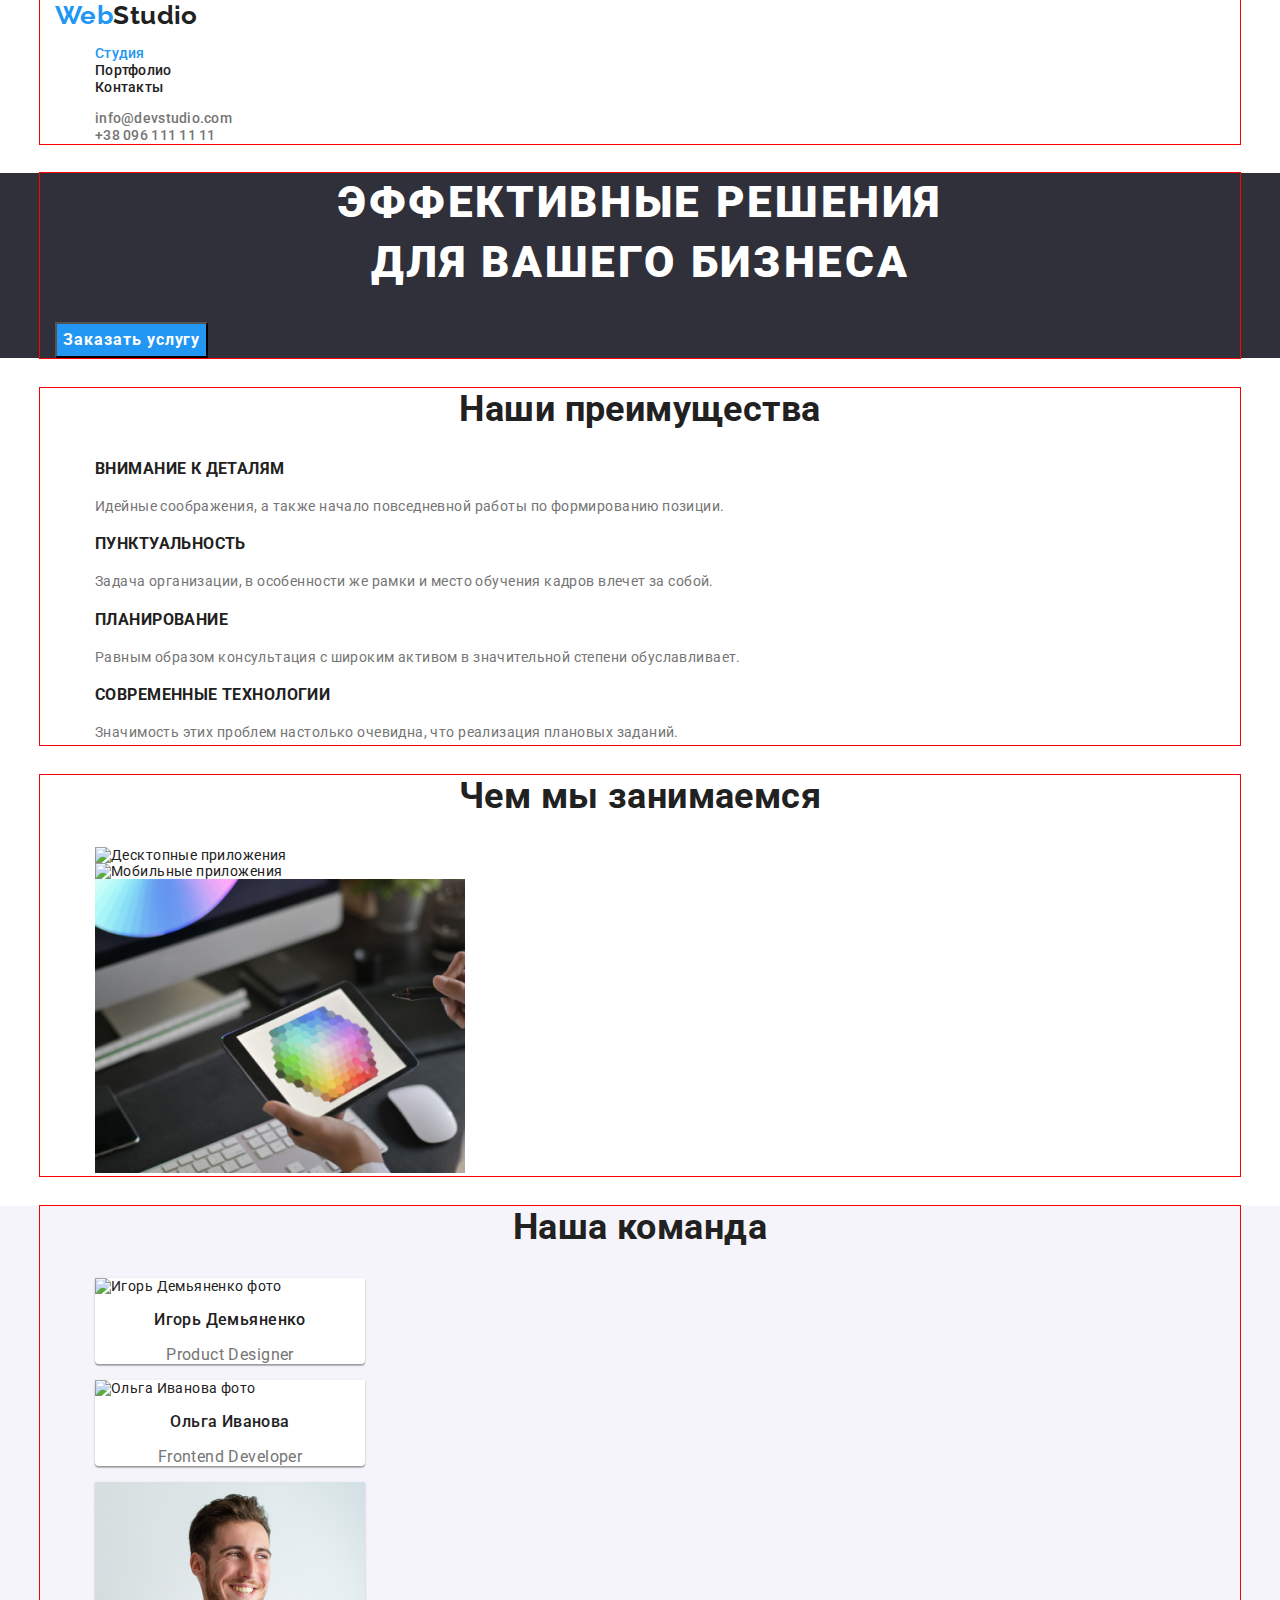
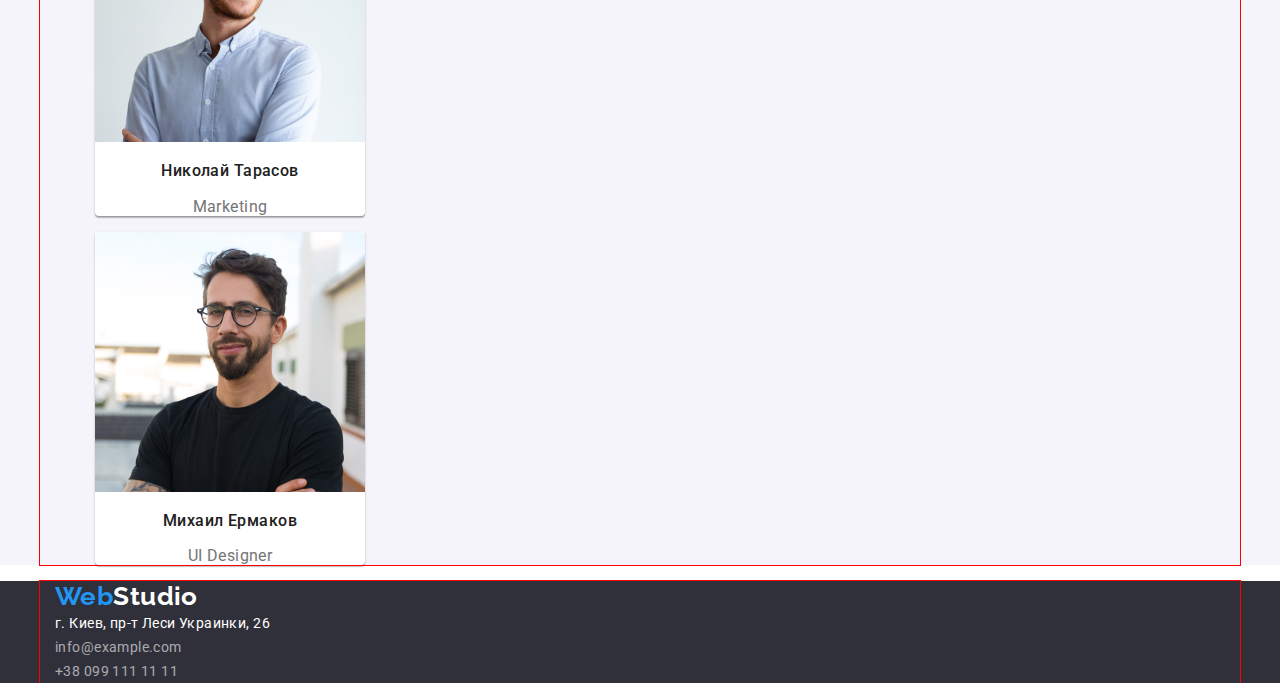
==== index.html @ 52cab607 "Update index.html" ====
<!DOCTYPE html>
<html lang="ru">
<head>
    <meta charset="UTF-8">
    <meta name="viewport" content="width=device-width, initial-scale=1.0">
    <title>Студия</title>
    <link rel="stylesheet" href="https://cdnjs.cloudflare.com/ajax/libs/modern-normalize/0.7.0/modern-normalize.min.css">
    <link href="https://fonts.googleapis.com/css2?family=Raleway:wght@700&family=Roboto:wght@400;500;700;900&display=swap" rel="stylesheet">
    <link rel="stylesheet" href="./css/styles.css">
</head>
<body>
    <!--Шапка сайта-->
    <header class="page-header">
       <div class="container flexbox">
            <nav class="navigation">
                <a href="./index.html" lang="en" class="logo"><span>Web</span>Studio</a>
                <ul class="list site-nav">
                    <li class="site-nav-item"><a href="./index.html" class="link current">Студия</a></li>
                    <li class="site-nav-item"><a href="./portfolio.html" class="link">Портфолио</a></li>
                    <li class="site-nav-item"><a href="" class="link">Контакты</a></li>
                </ul> 
            </nav>

            <ul class="list auth-nav">
                <li class="auth-nav-item"><a href="mailto:info@devstudio.com" class="link">info@devstudio.com</a></li>
                <li class="auth-nav-item"><a href="tel:380961111111" class="link">+38 096 111 11 11</a></li> 
            </ul>
       </div>
    </header>

    <main>
        <!--Герой-->
        <section class="hero">
            <div class="container">
                <h1 class="hero-title">Эффективные решения <br> для вашего бизнеса</h1>
                <button type="button" class="button">Заказать услугу</button>
            </div>
        </section>

        <!--Преимущество-->
        <section class="section feature">
            <div class="container">
                <h2 class="title section-title is-hidden">Наши преимущества</h2>
                <ul class="feature-list">
                    <li class="list feature-list-item">
                        <h3 class="subtitle feature-title">Внимание к деталям</h3>
                        <p class="text section-item">Идейные соображения, а также начало повседневной работы по формированию позиции.</p>
                    </li>
                    <li class="list feature-list-item">
                        <h3 class="subtitle feature-title">Пунктуальность</h3>
                        <p class="text section-item">Задача организации, в особенности же рамки и место обучения кадров влечет за собой.</p>
                    </li>
                    <li class="list feature-list-item">
                        <h3 class="subtitle feature-title">Планирование</h3>
                        <p class="text section-item">Равным образом консультация с широким активом в значительной степени обуславливает.</p>
                    </li>
                    <li class="list feature-list-item">
                        <h3 class="subtitle feature-title">Современные технологии</h3>
                        <p class="text section-item">Значимость этих проблем настолько очевидна, что реализация плановых заданий.</p>
                    </li>
                </ul>
            </div> 
        </section>

        <!--Чем мы занимаемся-->
        <section class="section">
            <div class="container service">
                <h2 class="title section-title">Чем мы занимаемся</h2>
                <ul class="list service-list">
                    <li class="service-item">
                        <img src="./images/work1.jpg" alt="Десктопные приложения" width="370">
                    </li>
                    <li class="service-item"> 
                        <img src="./images/work2.jpg" alt="Мобильные приложения" width="370">
                    </li>
                    <li class="service-item">
                        <img src="./images/work3.jpg" alt="Дизайнерские решения" width="370">
                    </li>  
                </ul>
            </div>
        </section>

        <!--Наша команда-->
        <section class="section team">
            <div class="container">
                <h2 class="title section-title">Наша команда</h2>
                <ul class="list team-list">
                    <li class="team-card">
                        <img src="./images/teamcard1.jpg" alt="Игорь Демьяненко фото" width="270">
                        <h3 class="subtitle">Игорь Демьяненко</h3>
                        <p lang="en" class="text section-item career">Product Designer</p>
                    </li>
                    <li class="team-card">
                        <img src="./images/teamcard2.jpg" alt="Ольга Иванова фото" width="270">
                        <h3 class="subtitle">Ольга Иванова</h3>
                        <p lang="en" class="text section-item career">Frontend Developer</p>
                    </li>
                    <li class="team-card">
                        <img src="./images/teamcard3.jpg" alt="Николай Тарасов фото" width="270">
                        <h3 class="subtitle">Николай Тарасов</h3>
                        <p lang="en" class="text section-item career">Marketing</p>
                    </li>
                    <li class="team-card">
                        <img src="./images/teamcard4.jpg" alt="Михаил Ермаков фото" width="270">
                        <h3 class="subtitle">Михаил Ермаков</h3>
                        <p lang="en" class="text section-item career">UI Designer</p>
                    </li>
                </ul>
            </div>
        </section>
    </main>

  <!--футер-->
     <footer class="page-footer">
        <div class="container">
            <a href="index.html" lang="en" class="logo"><span>Web</span>Studio</a>
            <address class="address">
                г. Киев, пр-т Леси Украинки, 26 <br>
                <a href="mailto:info@example.com" class="link">info@example.com</a> <br>
                <a href="tel:380991111111" class="link">+38 099 111 11 11</a>
            </address>  
         </div>           
    </footer>
</body>
</html>
---- css/styles.css ----
/* основной цвет текста #212121
вторичный цвет текста #757575
цвет-акцент #2196F3
основной цвет фона #ffffff
вторичный цвет фона  #2F303A
дополнительный цвет фона(для команды и кнопок-фильтров) #F5F4FA
 */

:root{
    --primary-text-color: #212121;
    --secondary-text-color: #757575;
    --accent-color: #2196F3;
    --primary-background-color: #ffffff;
    --secondary-background-color: #2F303A;
    --accessorial-background-color: #F5F4FA;
    --title-text-color: #ffffff;
}

body{
    background-color: var(--primary-background-color);
    color: var(--primary-text-color);
    font-family: 'Roboto', sans-serif;
    font-size: 14px;
    font-weight: 400;
    letter-spacing: 0.03em;
}

html{
    box-sizing: border-box;
}

*
*::after,
*::before{
    box-sizing: inherit;
}

.list{
    list-style: none;
}

.link{
    text-decoration: none;
}

.container{
    width: 1200px;
	margin-left: auto;
	margin-right: auto;
	padding-left: 15px;
    padding-right: 15px;
    outline: 1px solid red;
}

.page-header{
    display: block;
}

/* Логотип */
.logo{
    font-family: 'Raleway', sans-serif;
    color: var(--primary-text-color);
    font-weight: 700;
	font-size: 26px;
    line-height: 1.19;
    text-decoration: none;
}

.logo > span{
    color: var(--accent-color);
}

/* Навигация */
.site-nav .link,
.auth-nav .link{
    font-weight: 500;
    line-height: 1.14;
    letter-spacing: 0.02em;
}

.site-nav .link{ 
    color: var(--primary-text-color);
}

.auth-nav .link{
    color: var(--secondary-text-color);
}

.link:hover,
.link:focus,
.link:active,
.site-nav .link.current,
.page-footer .link:hover,
.page-footer .link:focus,
.page-footer .link:active{
    color: var(--accent-color);
}

/* Hero */
.hero{
    background-color: var(--secondary-background-color);
    color: var(--title-text-color);
}

.hero-title{
    font-weight: 900;
    font-size: 44px;
    line-height: 1.36;
    letter-spacing: 0.06em;
    text-align: center;
    text-transform: uppercase;
}

.button{
    color: var(--title-text-color);
    background-color: var(--accent-color);
    font-weight: 700;
    font-size: 16px;
    line-height: 1.87;
    letter-spacing: 0.06em;
    text-align: center;
}

/* Секция преимущество */
.section-title{
    font-weight: 700;
    font-size: 36px;
    line-height: 1.17;
    text-align: center;
}

.feature-title{
    font-weight: 700;
    line-height: 1.14;
    text-transform: uppercase;
}

.section-item{
    color: var(--secondary-text-color);
    line-height: 1.71;
}

/* Секция команда */
.team{
    background-color: var(--accessorial-background-color);
}

.team-card{
    background-color: var(--primary-background-color);
    box-shadow: 0px 1px 3px rgba(0, 0, 0, 0.12), 0px 1px 1px rgba(0, 0, 0, 0.14), 0px 2px 1px rgba(0, 0, 0, 0.2);
    border-radius: 0px 0px 4px 4px;
    width: 270px;
}

.team-card  .subtitle{
    font-weight: 500;
}

.team-card .subtitle,
.team-card .career{
    font-size: 16px;
    line-height: 1.19;
    text-align: center;
}

/* Футер */
.page-footer{
    background-color: var(--secondary-background-color);
}

.page-footer .logo{
    color: var(--title-text-color);
}

.page-footer .address{
    color: var(--title-text-color);
    font-style: normal;
    line-height: 1.71;
}

.page-footer .link{
    font-size: 14px;
    color: rgba(255, 255, 255, 0.6);
}


/* ПОРТФОЛИО */

/* Кнопки */
.filter .button{
    font-family: 'Roboto', sans-serif;
    color: var(--primary-text-color);
    background-color: var(--accessorial-background-color);
    font-weight: 500;
    font-size: 16px;
    line-height: 1.62;
    text-align: center;
    border-radius: 4px;
}

.filter .button:hover,
.filter .button:active,
.filter .button:focus{
    background-color: var(--accent-color);
    color: var(--title-text-color);
    box-shadow: 0px 3px 1px rgba(0, 0, 0, 0.1), 0px 1px 2px rgba(0, 0, 0, 0.08), 0px 2px 2px rgba(0, 0, 0, 0.12);
}

/* Галерея */
.portfolio-item{
    width: 370px;
    height: 404px;
    background: var(--primary-background-color);
    border: 1px solid #EEEEEE;
}

.portfolio .title{
    color: var(--primary-text-color);
    font-weight: 700;
    font-size: 18px;
    line-height: 2;
    letter-spacing: 0.06em;
}

.portfolio .text{
    color: var(--secondary-text-color);
    font-size: 16px;
    line-height: 1.87;
}
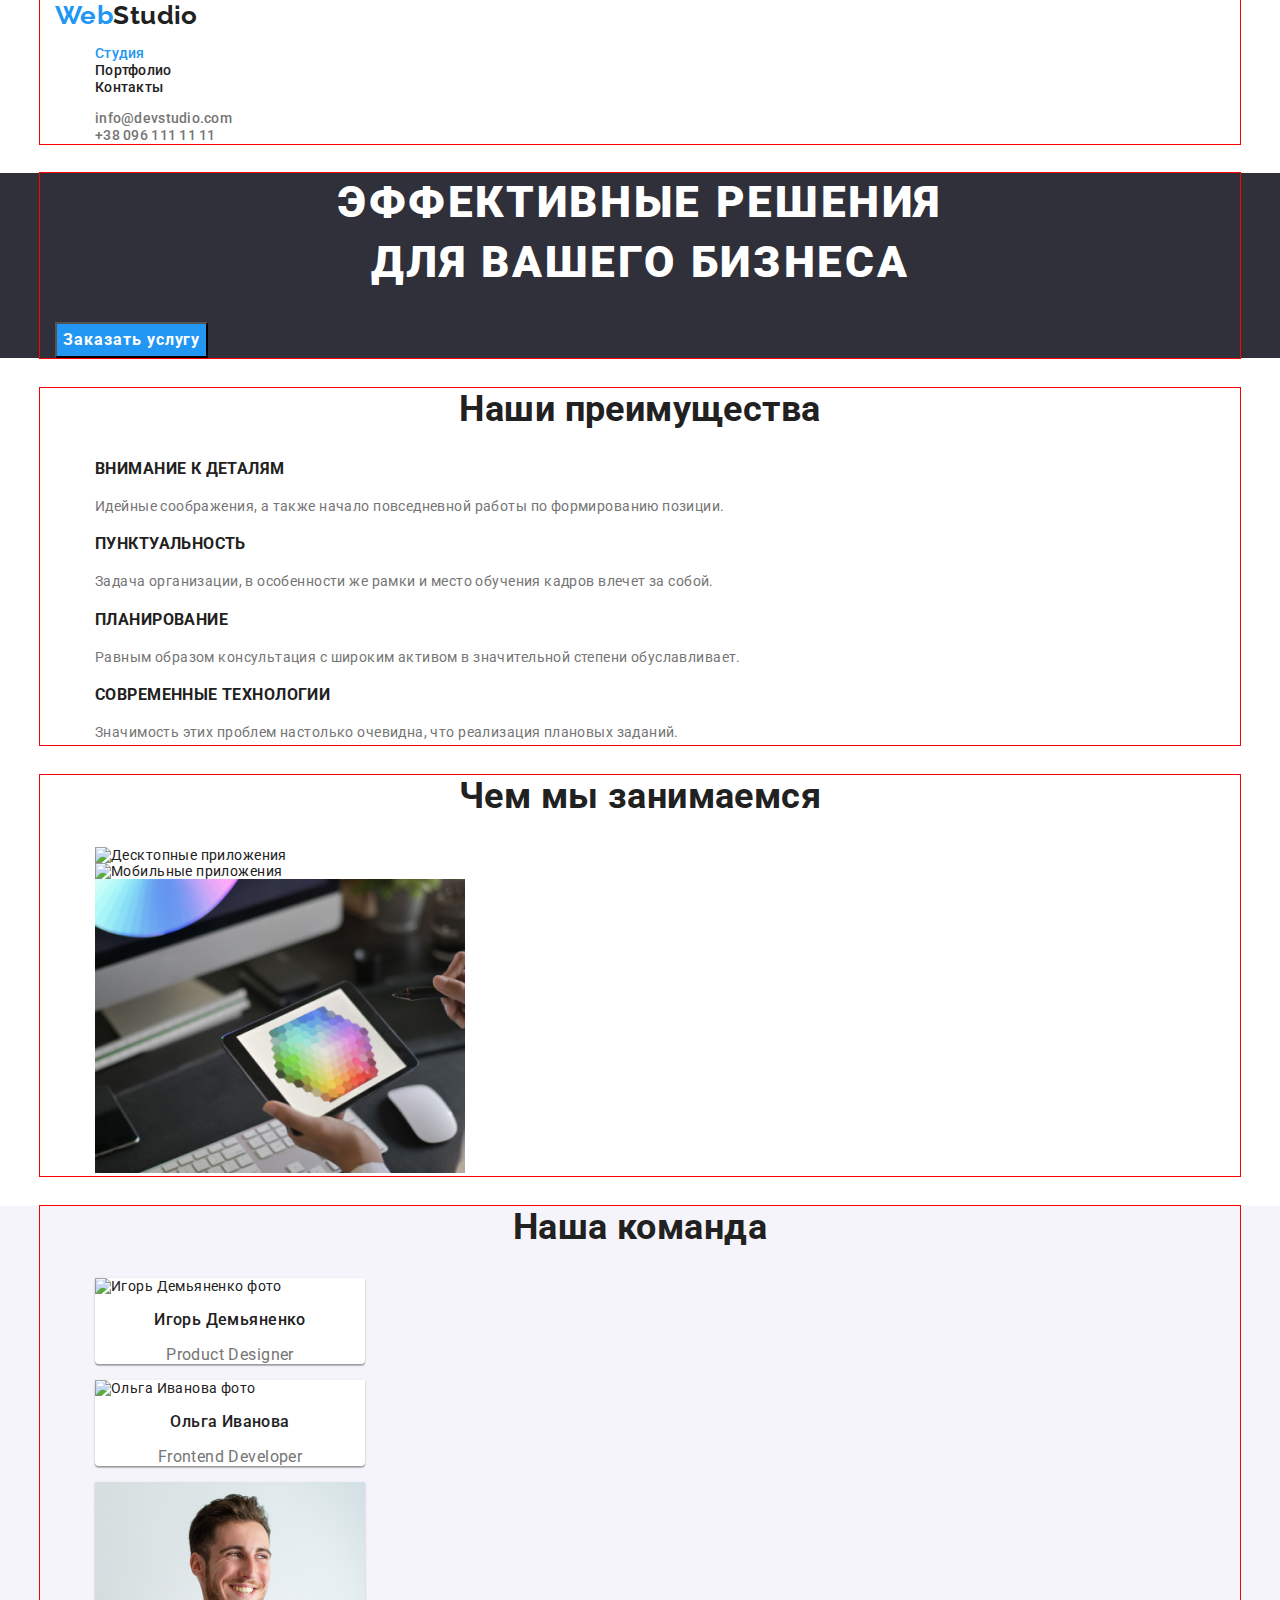
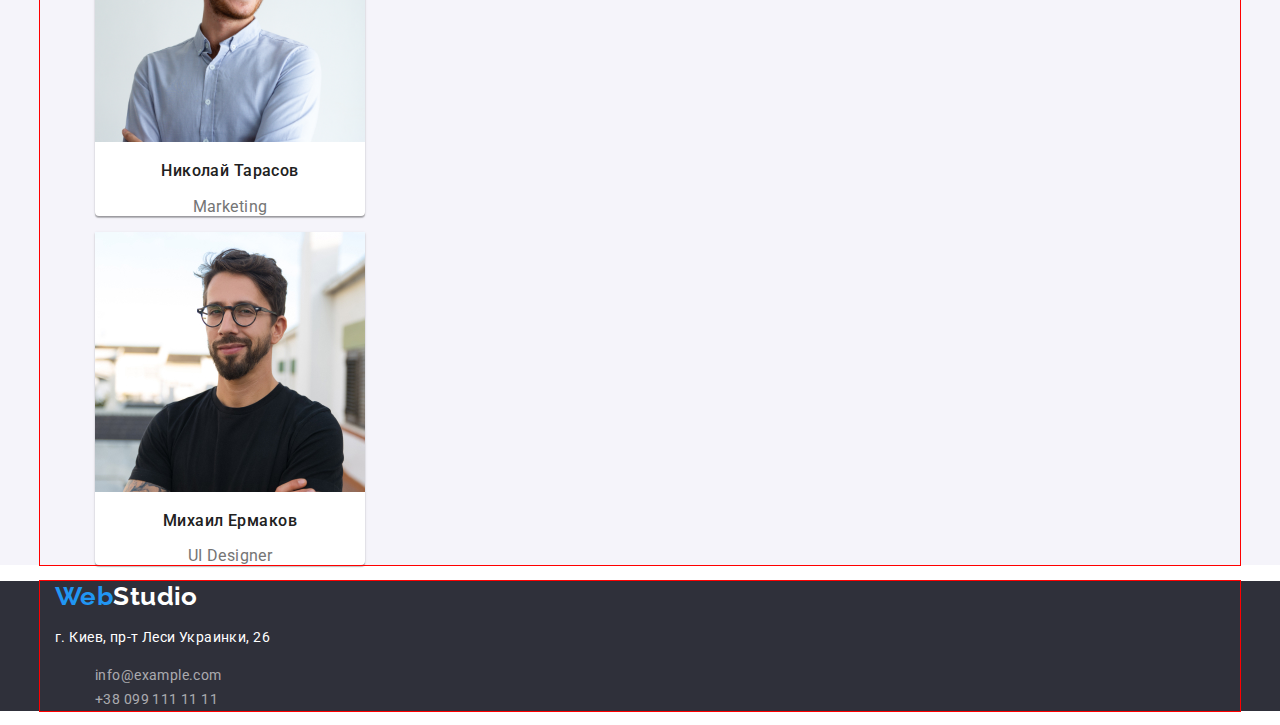
==== commit 70059331: "Update index.html" ====
--- a/index.html
+++ b/index.html
@@ -115,9 +115,15 @@
         <div class="container">
             <a href="index.html" lang="en" class="logo"><span>Web</span>Studio</a>
             <address class="address">
-                г. Киев, пр-т Леси Украинки, 26 <br>
-                <a href="mailto:info@example.com" class="link">info@example.com</a> <br>
-                <a href="tel:380991111111" class="link">+38 099 111 11 11</a>
+                <p class="location">г. Киев, пр-т Леси Украинки, 26</p>
+                <ul class="list footer-auth-nav">
+                    <li class="footer-auth-nav-item">
+                        <a href="mailto:info@example.com" class="link">info@example.com</a>
+                    </li>
+                    <li class="footer-auth-nav-item">
+                        <a href="tel:380991111111" class="link">+38 099 111 11 11</a>
+                    </li>
+                </ul>
             </address>  
          </div>           
     </footer>
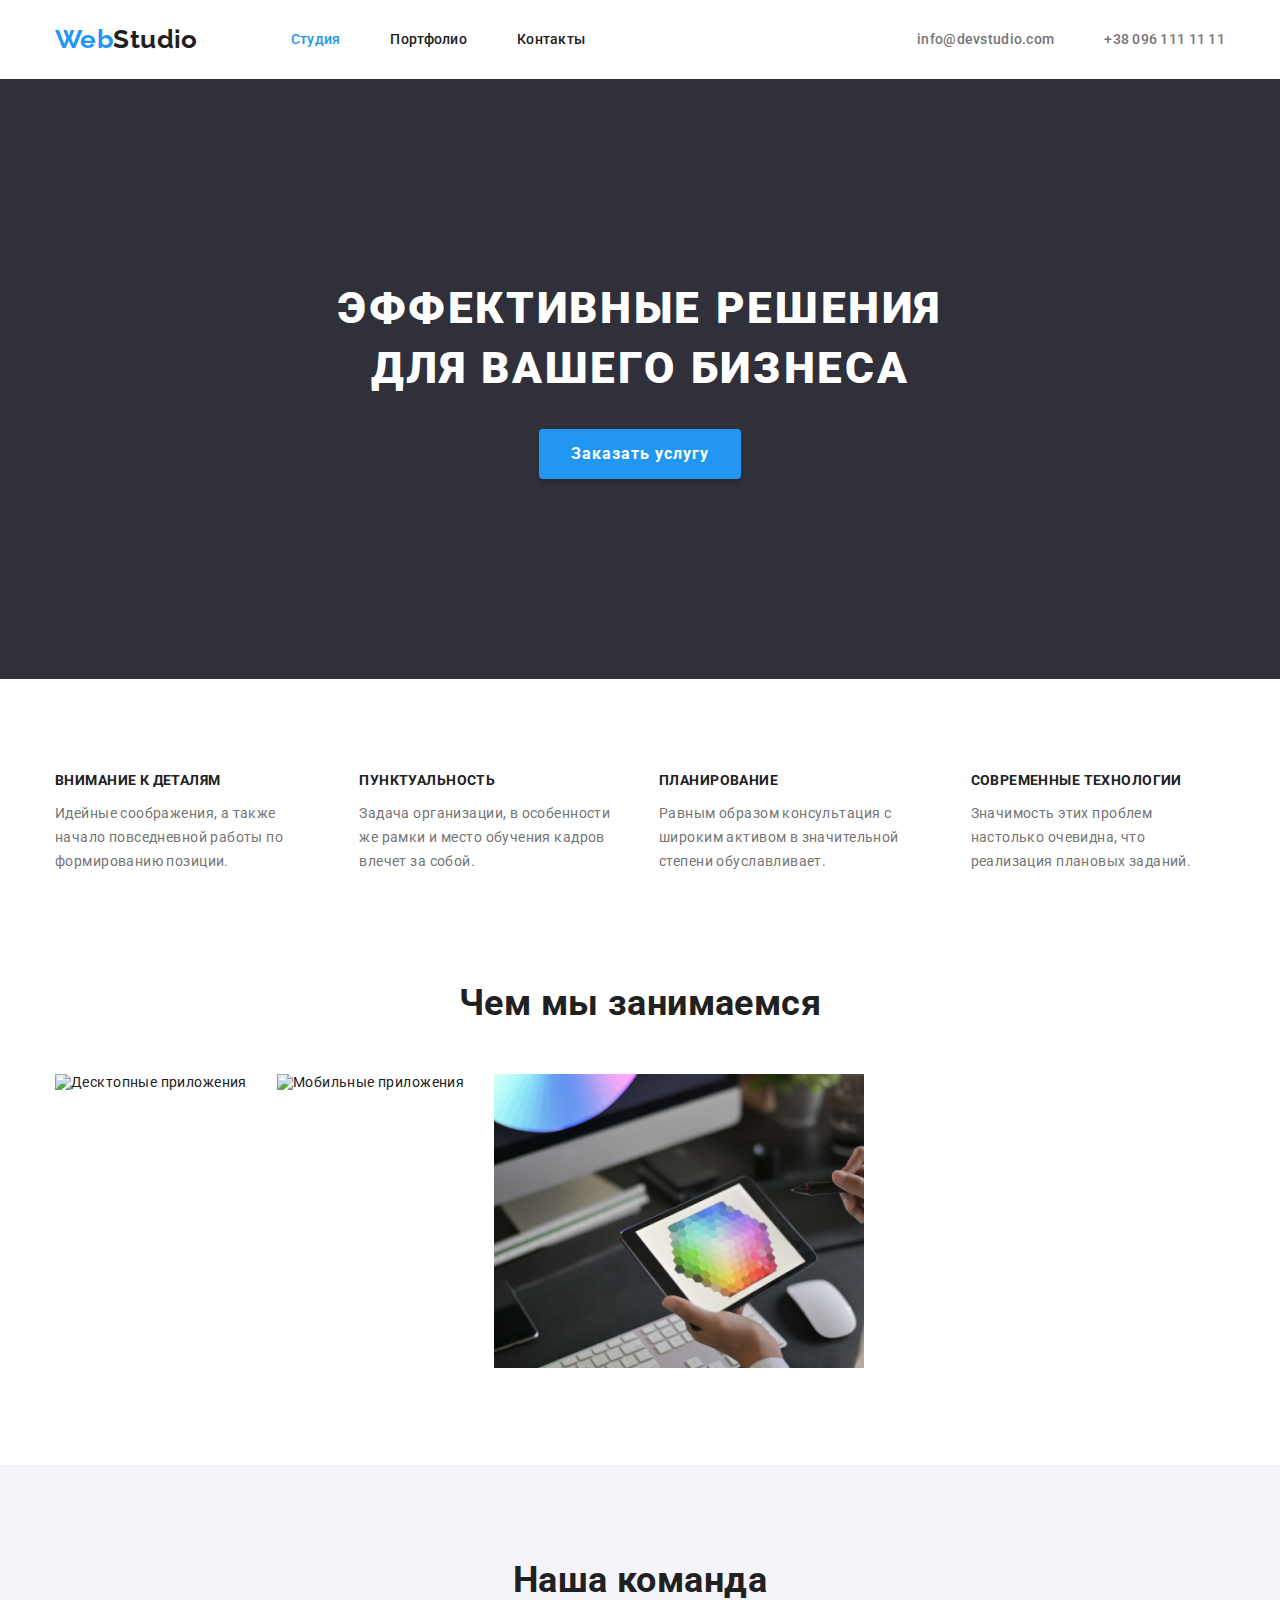
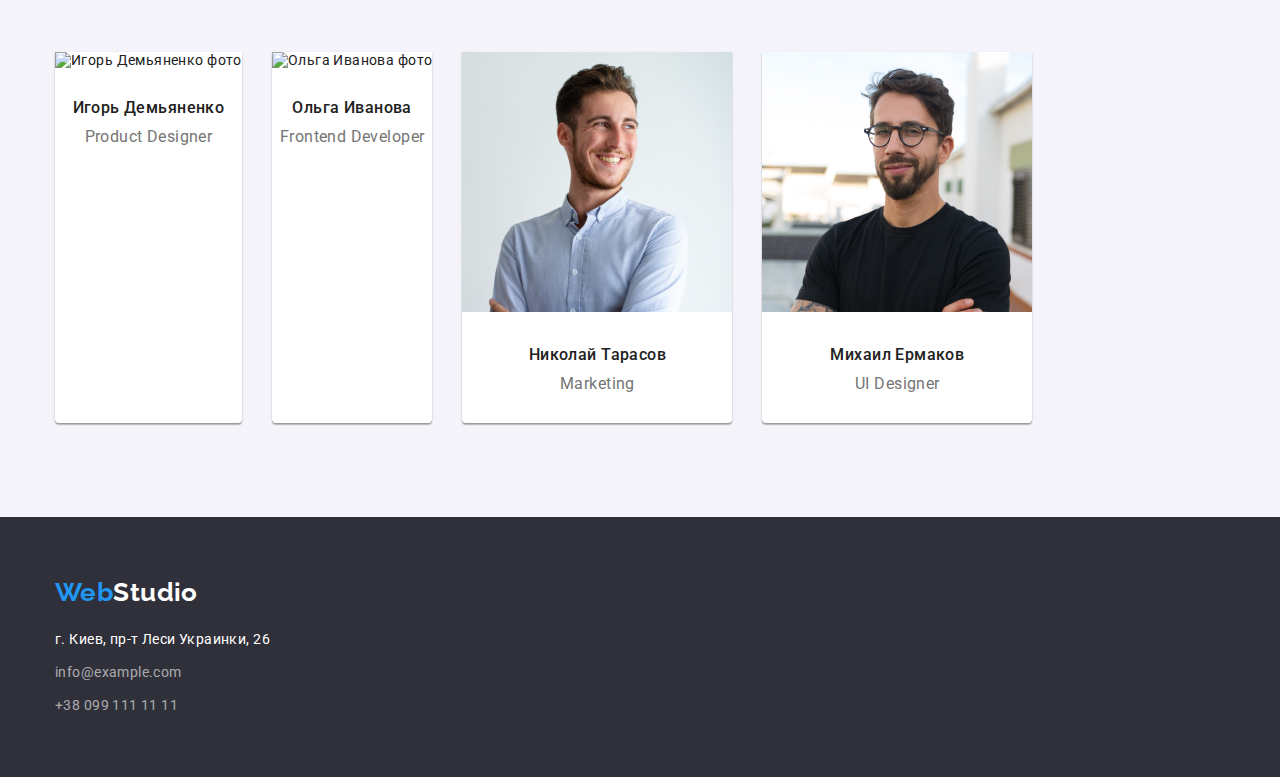
==== commit cc707658: "Update index.html" ====
--- a/index.html
+++ b/index.html
@@ -11,7 +11,7 @@
 <body>
     <!--Шапка сайта-->
     <header class="page-header">
-       <div class="container flexbox">
+       <div class="container">
             <nav class="navigation">
                 <a href="./index.html" lang="en" class="logo"><span>Web</span>Studio</a>
                 <ul class="list site-nav">
@@ -68,13 +68,13 @@
                 <h2 class="title section-title">Чем мы занимаемся</h2>
                 <ul class="list service-list">
                     <li class="service-item">
-                        <img src="./images/work1.jpg" alt="Десктопные приложения" width="370">
+                        <img src="./images/work1.jpg" alt="Десктопные приложения" width="370" class="service-img">
                     </li>
                     <li class="service-item"> 
-                        <img src="./images/work2.jpg" alt="Мобильные приложения" width="370">
+                        <img src="./images/work2.jpg" alt="Мобильные приложения" width="370" class="service-img">
                     </li>
                     <li class="service-item">
-                        <img src="./images/work3.jpg" alt="Дизайнерские решения" width="370">
+                        <img src="./images/work3.jpg" alt="Дизайнерские решения" width="370" class="service-img">
                     </li>  
                 </ul>
             </div>
--- a/css/styles.css
+++ b/css/styles.css
@@ -1,10 +1,12 @@
-/* основной цвет текста #212121
-вторичный цвет текста #757575
-цвет-акцент #2196F3
-основной цвет фона #ffffff
-вторичный цвет фона  #2F303A
-дополнительный цвет фона(для команды и кнопок-фильтров) #F5F4FA
- */
+html{
+    box-sizing: border-box;
+}
+
+*
+*::after,
+*::before{
+    box-sizing: inherit;
+}
 
 :root{
     --primary-text-color: #212121;
@@ -25,17 +27,9 @@
     letter-spacing: 0.03em;
 }
 
-html{
-    box-sizing: border-box;
-}
-
-*
-*::after,
-*::before{
-    box-sizing: inherit;
-}
-
 .list{
+    padding: 0;
+    margin: 0;
     list-style: none;
 }
 
@@ -49,14 +43,17 @@
 	margin-right: auto;
 	padding-left: 15px;
     padding-right: 15px;
-    outline: 1px solid red;
-}
-
-.page-header{
-    display: block;
+    /* outline: 1px solid red; */
+}
+
+.page-header .container{
+    display: flex;
+    align-items: center;
+    justify-content: flex-end;
 }
 
 /* Логотип */
+
 .logo{
     font-family: 'Raleway', sans-serif;
     color: var(--primary-text-color);
@@ -64,6 +61,8 @@
 	font-size: 26px;
     line-height: 1.19;
     text-decoration: none;
+    padding-top: 24px;
+    padding-bottom: 24px;
 }
 
 .logo > span{
@@ -71,6 +70,22 @@
 }
 
 /* Навигация */
+
+.site-nav{
+    display: flex;
+    align-items: center;
+    margin-left: 93px;
+}
+
+.auth-nav{
+    display: flex;
+}
+
+.site-nav-item:not(:last-child),
+.auth-nav-item:not(:last-child){
+    margin-right: 50px;
+}
+
 .site-nav .link,
 .auth-nav .link{
     font-weight: 500;
@@ -96,10 +111,22 @@
     color: var(--accent-color);
 }
 
+.navigation{
+    display: flex;
+    margin-right: auto;
+}
+
 /* Hero */
+
 .hero{
     background-color: var(--secondary-background-color);
     color: var(--title-text-color);
+    text-align: center;
+}
+
+.hero .container{
+    padding-top: 200px;
+    padding-bottom: 200px;
 }
 
 .hero-title{
@@ -109,6 +136,8 @@
     letter-spacing: 0.06em;
     text-align: center;
     text-transform: uppercase;
+    margin: 0;
+    margin-bottom: 30px;
 }
 
 .button{
@@ -121,7 +150,15 @@
     text-align: center;
 }
 
+.hero .button{
+    box-shadow: 0px 4px 4px rgba(0, 0, 0, 0.15);
+    border-radius: 4px;
+    border: none;
+    padding: 10px 32px;
+}
+
 /* Секция преимущество */
+
 .section-title{
     font-weight: 700;
     font-size: 36px;
@@ -129,10 +166,17 @@
     text-align: center;
 }
 
+.is-hidden{
+    display: none;
+}
+
 .feature-title{
     font-weight: 700;
+    font-size: 14px;
     line-height: 1.14;
     text-transform: uppercase;
+    margin: 0;
+    margin-bottom: 10px;
 }
 
 .section-item{
@@ -140,20 +184,74 @@
     line-height: 1.71;
 }
 
-/* Секция команда */
+.feature .container{
+    padding-top: 94px;
+    padding-bottom: 94px;
+}
+
+.feature-list{
+    display: flex;
+    padding: 0;
+    margin: 0;
+}
+
+.feature-list-item:not(:last-child),
+.service-item:not(:last-child){
+    margin-right: 30px;
+}
+
+.feature-list-item{
+    width: calc((100%-3*30)/4);
+}
+
+/* Чем мы занимаемся */
+
+.service-list{
+    display: flex;
+    flex-wrap: wrap;
+    margin-bottom: 94px;
+}
+
+.service .section-title,
+.team .section-title{
+    margin-top: 0;
+    margin-bottom: 50px;
+}
+
+/* Секция -наша команда */
+
 .team{
     background-color: var(--accessorial-background-color);
+    padding-top: 94px;
+    padding-bottom: 94px;
 }
 
 .team-card{
     background-color: var(--primary-background-color);
     box-shadow: 0px 1px 3px rgba(0, 0, 0, 0.12), 0px 1px 1px rgba(0, 0, 0, 0.14), 0px 2px 1px rgba(0, 0, 0, 0.2);
     border-radius: 0px 0px 4px 4px;
-    width: 270px;
+    text-align: center;
+    padding-bottom: 30px;
+}
+
+.team-card:not(:last-child){
+    margin-right: 30px;
+}
+
+.team-list{
+    display: flex;
+    flex-wrap: wrap;
 }
 
 .team-card  .subtitle{
     font-weight: 500;
+    margin-top: 0;
+    margin-bottom: 10px;
+    padding-top: 30px;
+}
+
+.team .section-item{
+    margin: 0;
 }
 
 .team-card .subtitle,
@@ -164,12 +262,21 @@
 }
 
 /* Футер */
+
 .page-footer{
     background-color: var(--secondary-background-color);
 }
 
+.page-footer .container{
+    padding-top: 60px;
+    padding-bottom: 60px;
+}
+
 .page-footer .logo{
     color: var(--title-text-color);
+    display: inline-block;
+    margin-bottom: 20px;
+    padding: 0;
 }
 
 .page-footer .address{
@@ -179,14 +286,20 @@
 }
 
 .page-footer .link{
-    font-size: 14px;
+    line-height: 1.71;
     color: rgba(255, 255, 255, 0.6);
-}
-
+    margin-top: 9px; 
+    display: inline-block;
+}
+
+.location{
+    margin: 0;  
+}
 
 /* ПОРТФОЛИО */
 
 /* Кнопки */
+
 .filter .button{
     font-family: 'Roboto', sans-serif;
     color: var(--primary-text-color);
@@ -196,6 +309,17 @@
     line-height: 1.62;
     text-align: center;
     border-radius: 4px;
+    border: none;
+    padding: 6px 22px;
+}
+
+.filter-item:not(:last-child){
+    margin-right: 8px;
+}
+
+.filter.list{
+    display: flex;
+    justify-content: center;
 }
 
 .filter .button:hover,
@@ -207,11 +331,27 @@
 }
 
 /* Галерея */
+
 .portfolio-item{
-    width: 370px;
-    height: 404px;
     background: var(--primary-background-color);
-    border: 1px solid #EEEEEE;
+    margin-right: 30px;
+    margin-bottom: 30px;
+    width: calc((1170px-2*30px)/3);
+}
+
+
+.portfolio-item:nth-child(3n){
+    margin-right: 0;
+}
+
+.portfolio-item:nth-last-child(-n+3){
+    margin-bottom: 0;
+}
+
+.poster{
+    display: block;
+    max-width: 100%;
+    height: auto;
 }
 
 .portfolio .title{
@@ -226,4 +366,33 @@
     color: var(--secondary-text-color);
     font-size: 16px;
     line-height: 1.87;
-}+}
+
+.page-portfolio{
+    padding-top: 94px;
+    padding-bottom: 94px;
+    border-top: 1px solid #ECECEC;;
+}
+
+.portfolio.list{
+    display: flex;
+    flex-wrap: wrap;
+    margin-top: 50px;
+}
+
+.portfolio-card{
+    padding: 20px 24px;
+    border-right: 1px solid #eeeeee;
+	border-bottom: 1px solid #eeeeee;
+	border-left: 1px solid #eeeeee;
+}
+
+.portfolio-card .title{
+    margin-top: 0;
+    margin-bottom: 4px;
+}
+
+.portfolio-card .text,
+.portfolio-item .link{
+    margin: 0;
+}
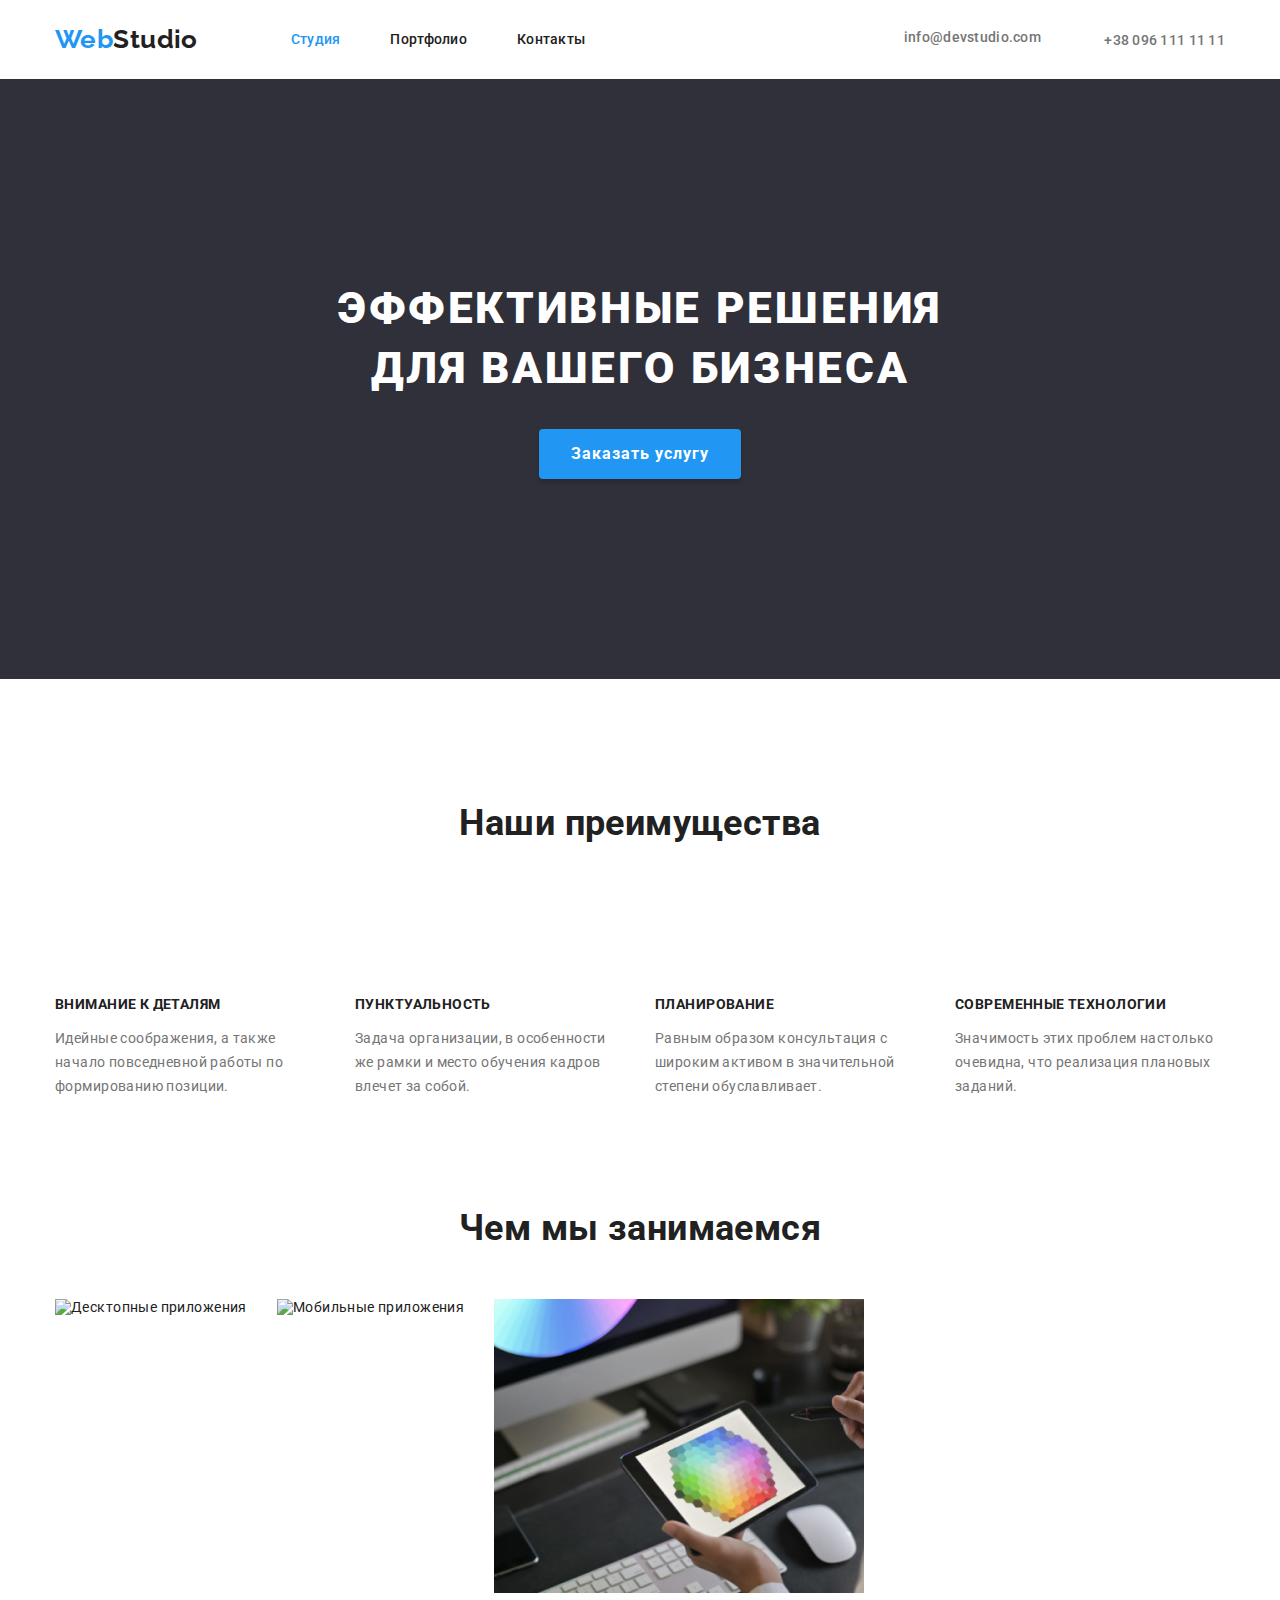
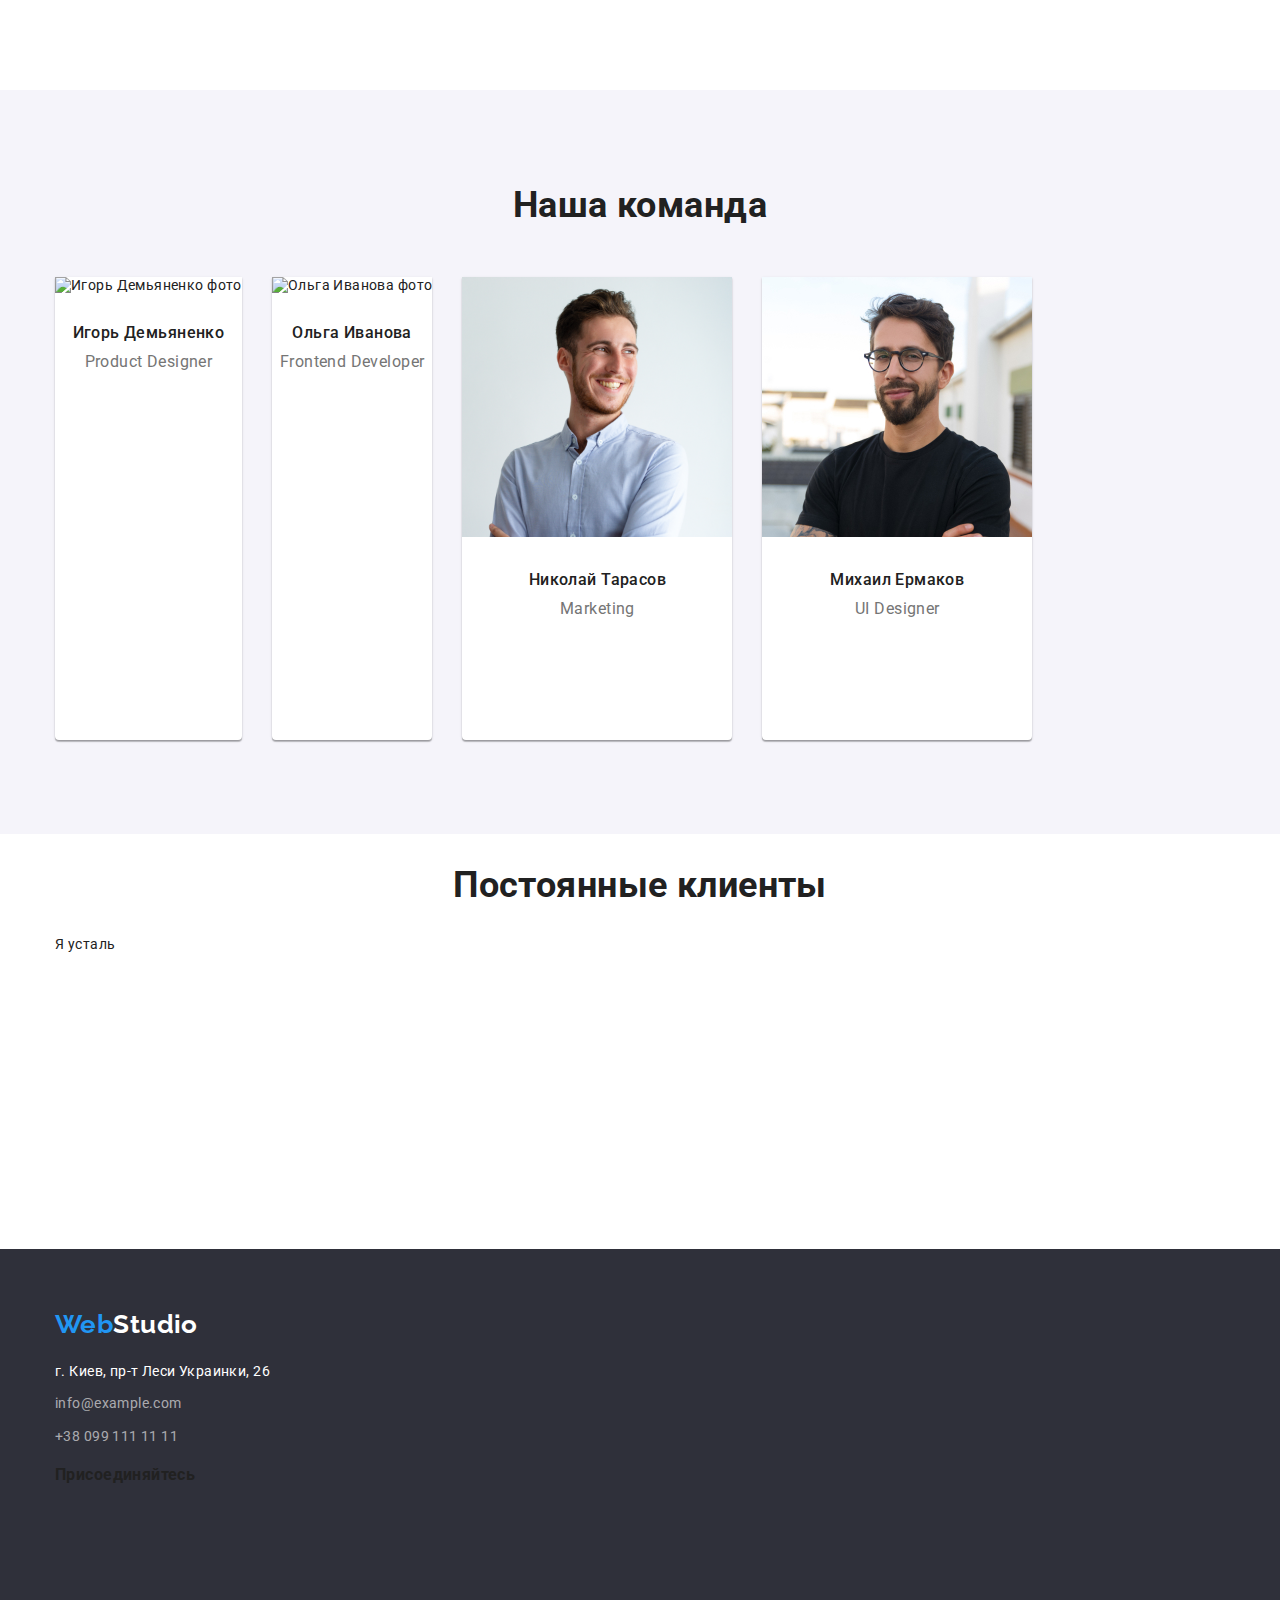
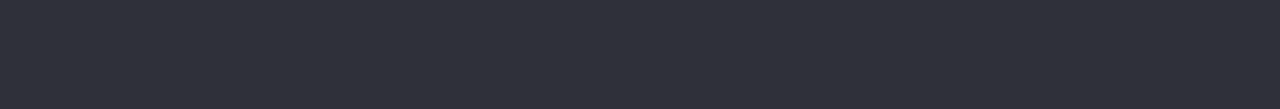
==== commit 3292a2af: "добавляет разметку" ====
--- a/index.html
+++ b/index.html
@@ -22,8 +22,22 @@
             </nav>
 
             <ul class="list auth-nav">
-                <li class="auth-nav-item"><a href="mailto:info@devstudio.com" class="link">info@devstudio.com</a></li>
-                <li class="auth-nav-item"><a href="tel:380961111111" class="link">+38 096 111 11 11</a></li> 
+                <li class="auth-nav-item">
+                    <a href="mailto:info@devstudio.com" class="link">
+                        <svg class="icon-auth-nav" width="16" height="12">
+                            <use href="./images/sprite.svg#icon-mail"></use>
+                        </svg>
+                        info@devstudio.com
+                    </a>
+                </li>
+                <li class="auth-nav-item">
+                    <a href="tel:380961111111" class="link">
+                        <svg class="icon-auth-nav" width="10" height="16">
+                            <use href="./images/sprite.svg#icon-tel"></use>
+                        </svg>
+                        +38 096 111 11 11
+                    </a>
+                </li> 
             </ul>
        </div>
     </header>
@@ -40,21 +54,35 @@
         <!--Преимущество-->
         <section class="section feature">
             <div class="container">
-                <h2 class="title section-title is-hidden">Наши преимущества</h2>
+                <h2 class="title section-title visually-hidden">Наши преимущества</h2>
                 <ul class="feature-list">
                     <li class="list feature-list-item">
+                        <svg class="icon-feature-list" width="270" height="120">
+                            <use href="./images/sprite.svg#icon-feature1"></use>
+                        </svg>
                         <h3 class="subtitle feature-title">Внимание к деталям</h3>
                         <p class="text section-item">Идейные соображения, а также начало повседневной работы по формированию позиции.</p>
                     </li>
                     <li class="list feature-list-item">
+                        <svg class="icon-feature-list" width="270" height="120">
+                            <use href="./images/sprite.svg#icon-feature2"></use>
+                        </svg>
                         <h3 class="subtitle feature-title">Пунктуальность</h3>
                         <p class="text section-item">Задача организации, в особенности же рамки и место обучения кадров влечет за собой.</p>
                     </li>
                     <li class="list feature-list-item">
+                        <svg class="icon-feature-list" width="270" height="120">
+                            <use href="./images/sprite.svg#icon-feature3"></use>
+                        </svg>
                         <h3 class="subtitle feature-title">Планирование</h3>
                         <p class="text section-item">Равным образом консультация с широким активом в значительной степени обуславливает.</p>
                     </li>
                     <li class="list feature-list-item">
+                        <div>
+                            <svg class="icon-feature-list" width="270" height="120">
+                                <use href="./images/sprite.svg#icon-feature4"></use>
+                            </svg>
+                        </div>
                         <h3 class="subtitle feature-title">Современные технологии</h3>
                         <p class="text section-item">Значимость этих проблем настолько очевидна, что реализация плановых заданий.</p>
                     </li>
@@ -89,43 +117,252 @@
                         <img src="./images/teamcard1.jpg" alt="Игорь Демьяненко фото" width="270">
                         <h3 class="subtitle">Игорь Демьяненко</h3>
                         <p lang="en" class="text section-item career">Product Designer</p>
+                        <ul class="list social-link-list">
+                            <li class="social-link-item">
+                                <a href="" class="link link-button" aria-label="Ссылка на Instagram">
+                                    <svg class="link-icon" width="20px" height="20px">
+                                        <use href="./images/sprite.svg#icon-instagram"></use>
+                                    </svg>
+                                </a>
+                            </li>
+                            <li class="social-link-item">
+                                <a href="" class="link link-button" aria-label="Ссылка на Twitter">
+                                    <svg class="link-icon" width="20px" height="20px">
+                                        <use href="./images/sprite.svg#icon-twitter"></use>
+                                    </svg>
+                                </a>
+                            </li>
+                            <li class="social-link-item">
+                                <a href="" class="link link-button" aria-label="Ссылка на Facebook">
+                                    <svg class="link-icon" width="20px" height="20px">
+                                        <use href="./images/sprite.svg#icon-facebook"></use>
+                                    </svg>
+                                </a>
+                            </li>
+                            <li class="social-link-item">
+                                <a href="" class="link link-button" aria-label="Ссылка на Linkedin">
+                                    <svg class="link-icon" width="20px" height="20px">
+                                        <use href="./images/sprite.svg#icon-linkedin"></use>
+                                    </svg>
+                                </a>
+                            </li>
+                        </ul>
                     </li>
                     <li class="team-card">
                         <img src="./images/teamcard2.jpg" alt="Ольга Иванова фото" width="270">
                         <h3 class="subtitle">Ольга Иванова</h3>
                         <p lang="en" class="text section-item career">Frontend Developer</p>
+                        <ul class="list social-link-list">
+                            <li class="social-link-item">
+                                <a href="" class="link link-button" aria-label="Ссылка на Instagram">
+                                    <svg class="link-icon" width="20px" height="20px">
+                                        <use href="./images/sprite.svg#icon-instagram"></use>
+                                    </svg>
+                                </a>
+                            </li>
+                            <li class="social-link-item">
+                                <a href="" class="link link-button" aria-label="Ссылка на Twitter">
+                                    <svg class="link-icon" width="20px" height="20px">
+                                        <use href="./images/sprite.svg#icon-twitter"></use>
+                                    </svg>
+                                </a>
+                            </li>
+                            <li class="social-link-item">
+                                <a href="" class="link link-button" aria-label="Ссылка на Facebook">
+                                    <svg class="link-icon" width="20px" height="20px">
+                                        <use href="./images/sprite.svg#icon-facebook"></use>
+                                    </svg>
+                                </a>
+                            </li>
+                            <li class="social-link-item">
+                                <a href="" class="link link-button" aria-label="Ссылка на Linkedin">
+                                    <svg class="link-icon" width="20px" height="20px">
+                                        <use href="./images/sprite.svg#icon-linkedin"></use>
+                                    </svg>
+                                </a>
+                            </li>
+                        </ul>
                     </li>
                     <li class="team-card">
                         <img src="./images/teamcard3.jpg" alt="Николай Тарасов фото" width="270">
                         <h3 class="subtitle">Николай Тарасов</h3>
                         <p lang="en" class="text section-item career">Marketing</p>
+                        <ul class="list social-link-list">
+                            <li class="social-link-item">
+                                <a href="" class="link link-button" aria-label="Ссылка на Instagram">
+                                    <svg class="link-icon" width="20px" height="20px">
+                                        <use href="./images/sprite.svg#icon-instagram"></use>
+                                    </svg>
+                                </a>
+                            </li>
+                            <li class="social-link-item">
+                                <a href="" class="link link-button" aria-label="Ссылка на Twitter">
+                                    <svg class="link-icon" width="20px" height="20px">
+                                        <use href="./images/sprite.svg#icon-twitter"></use>
+                                    </svg>
+                                </a>
+                            </li>
+                            <li class="social-link-item">
+                                <a href="" class="link link-button" aria-label="Ссылка на Facebook">
+                                    <svg class="link-icon" width="20px" height="20px">
+                                        <use href="./images/sprite.svg#icon-facebook"></use>
+                                    </svg>
+                                </a>
+                            </li>
+                            <li class="social-link-item">
+                                <a href="" class="link link-button" aria-label="Ссылка на Linkedin">
+                                    <svg class="link-icon" width="20px" height="20px">
+                                        <use href="./images/sprite.svg#icon-linkedin"></use>
+                                    </svg>
+                                </a>
+                            </li>
+                        </ul>
                     </li>
                     <li class="team-card">
                         <img src="./images/teamcard4.jpg" alt="Михаил Ермаков фото" width="270">
                         <h3 class="subtitle">Михаил Ермаков</h3>
                         <p lang="en" class="text section-item career">UI Designer</p>
+                        <ul class="list social-link-list">
+                            <li class="social-link-item">
+                                <a href="" class="link link-button" aria-label="Ссылка на Instagram">
+                                    <svg class="link-icon" width="20px" height="20px">
+                                        <use href="./images/sprite.svg#icon-instagram"></use>
+                                    </svg>
+                                </a>
+                            </li>
+                            <li class="social-link-item">
+                                <a href="" class="link link-button" aria-label="Ссылка на Twitter">
+                                    <svg class="link-icon" width="20px" height="20px">
+                                        <use href="./images/sprite.svg#icon-twitter"></use>
+                                    </svg>
+                                </a>
+                            </li>
+                            <li class="social-link-item">
+                                <a href="" class="link link-button" aria-label="Ссылка на Facebook">
+                                    <svg class="link-icon" width="20px" height="20px">
+                                        <use href="./images/sprite.svg#icon-facebook"></use>
+                                    </svg>
+                                </a>
+                            </li>
+                            <li class="social-link-item">
+                                <a href="" class="link link-button" aria-label="Ссылка на Linkedin">
+                                    <svg class="link-icon" width="20px" height="20px">
+                                        <use href="./images/sprite.svg#icon-linkedin"></use>
+                                    </svg>
+                                </a>
+                            </li>
+                        </ul>
                     </li>
                 </ul>
             </div>
         </section>
+
+        <!-- Постоянные клиенты -->
+        <section class="clients">
+            <div class="container">
+                <h2 class="title section-title">Постоянные клиенты</h2>
+                            Я усталь
+
+                <ul class="list client-list">
+                    <li class="client-item">
+                        <a href="" class="client-card">
+                            <svg class="client-card-icon" width="44" height="49">
+                                 <use href="./images/sprite.svg#icon-client1"></use>
+                            </svg>
+                        </a>
+                    </li>
+                    <li class="client-item">
+                        <a href="" class="client-card">
+                            <svg class="client-card-icon" width="40" height="52">
+                                 <use href="./images/sprite.svg#icon-client2"></use>
+                            </svg>
+                        </a>
+                    </li>
+                    <li class="client-item">
+                        <a href="" class="client-card">
+                            <svg class="client-card-icon" width="41" height="43">
+                                 <use href="./images/sprite.svg#icon-client3"></use>
+                            </svg>
+                        </a>
+                    </li>
+                    <li class="client-item">
+                        <a href="" class="client-card">
+                            <svg class="client-card-icon" width="80" height="42">
+                                 <use href="./images/sprite.svg#icon-client4"></use>
+                            </svg>
+                        </a>
+                    </li>
+                    <li class="client-item">
+                        <a href="" class="client-card">
+                            <svg class="client-card-icon" width="59" height="47">
+                                 <use href="./images/sprite.svg#icon-client5"></use>
+                            </svg>
+                        </a>
+                    </li>
+                    <li class="client-item">
+                        <a href="" class="client-card">
+                            <svg class="client-card-icon" width="88" height="45">
+                                 <use href="./images/sprite.svg#icon-client6"></use>
+                            </svg>
+                        </a>
+                    </li>
+                </ul>
+            </div>
+        </section>
+
     </main>
 
   <!--футер-->
      <footer class="page-footer">
-        <div class="container">
-            <a href="index.html" lang="en" class="logo"><span>Web</span>Studio</a>
-            <address class="address">
-                <p class="location">г. Киев, пр-т Леси Украинки, 26</p>
-                <ul class="list footer-auth-nav">
-                    <li class="footer-auth-nav-item">
-                        <a href="mailto:info@example.com" class="link">info@example.com</a>
-                    </li>
-                    <li class="footer-auth-nav-item">
-                        <a href="tel:380991111111" class="link">+38 099 111 11 11</a>
-                    </li>
-                </ul>
-            </address>  
-         </div>           
+         <div class="container footer-container">
+            <div class="section-address">
+                <a href="index.html" lang="en" class="logo"><span>Web</span>Studio</a>
+                <address class="address">
+                    <p class="location">г. Киев, пр-т Леси Украинки, 26</p>
+                    <ul class="list footer-auth-nav">
+                        <li class="footer-auth-nav-item">
+                            <a href="mailto:info@example.com" class="link">info@example.com</a>
+                        </li>
+                        <li class="footer-auth-nav-item">
+                            <a href="tel:380991111111" class="link">+38 099 111 11 11</a>
+                        </li>
+                    </ul>
+                </address>  
+             </div>   
+             <div class="section-subscription">
+                 <h3 class="subtitle footer-title">Присоединяйтесь</h3>
+                 <ul class="list social-link-list footer-links">
+                    <li class="social-link-item">
+                        <a href="" class="link link-button footer-link-button" aria-label="Ссылка на Instagram">
+                            <svg class="link-icon" width="20px" height="20px">
+                                <use href="./images/sprite.svg#icon-instagram"></use>
+                            </svg>
+                        </a>
+                    </li>
+                    <li class="social-link-item">
+                        <a href="" class="link link-button footer-link-button" aria-label="Ссылка на Twitter">
+                            <svg class="link-icon" width="20px" height="20px">
+                                <use href="./images/sprite.svg#icon-twitter"></use>
+                            </svg>
+                        </a>
+                    </li>
+                    <li class="social-link-item">
+                        <a href="" class="link link-button footer-link-button" aria-label="Ссылка на Facebook">
+                            <svg class="link-icon" width="20px" height="20px">
+                                <use href="./images/sprite.svg#icon-facebook"></use>
+                            </svg>
+                        </a>
+                    </li>
+                    <li class="social-link-item">
+                        <a href="" class="link link-button footer-link-button" aria-label="Ссылка на Linkedin">
+                            <svg class="link-icon" width="20px" height="20px">
+                                <use href="./images/sprite.svg#icon-linkedin"></use>
+                            </svg>
+                        </a>
+                    </li>
+                 </ul>
+             </div>  
+         </div>
     </footer>
 </body>
-</html>+</html>
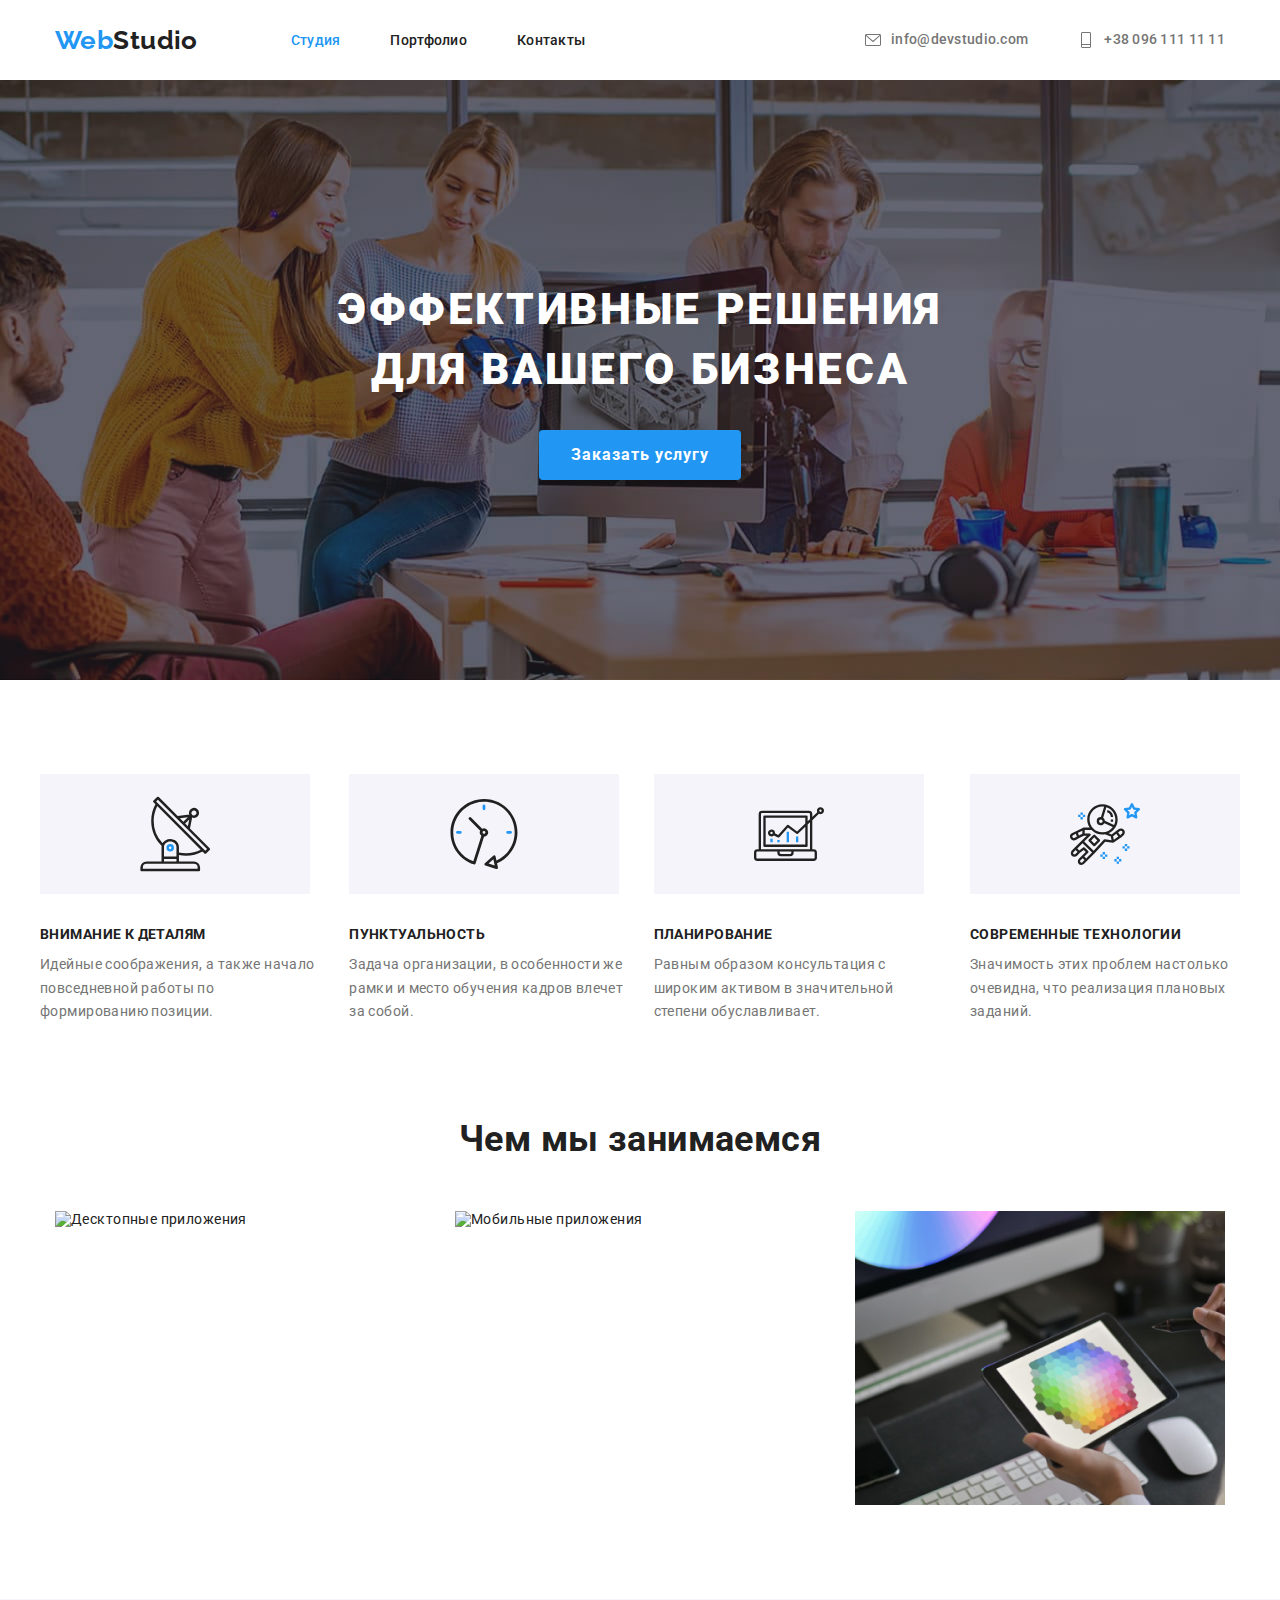
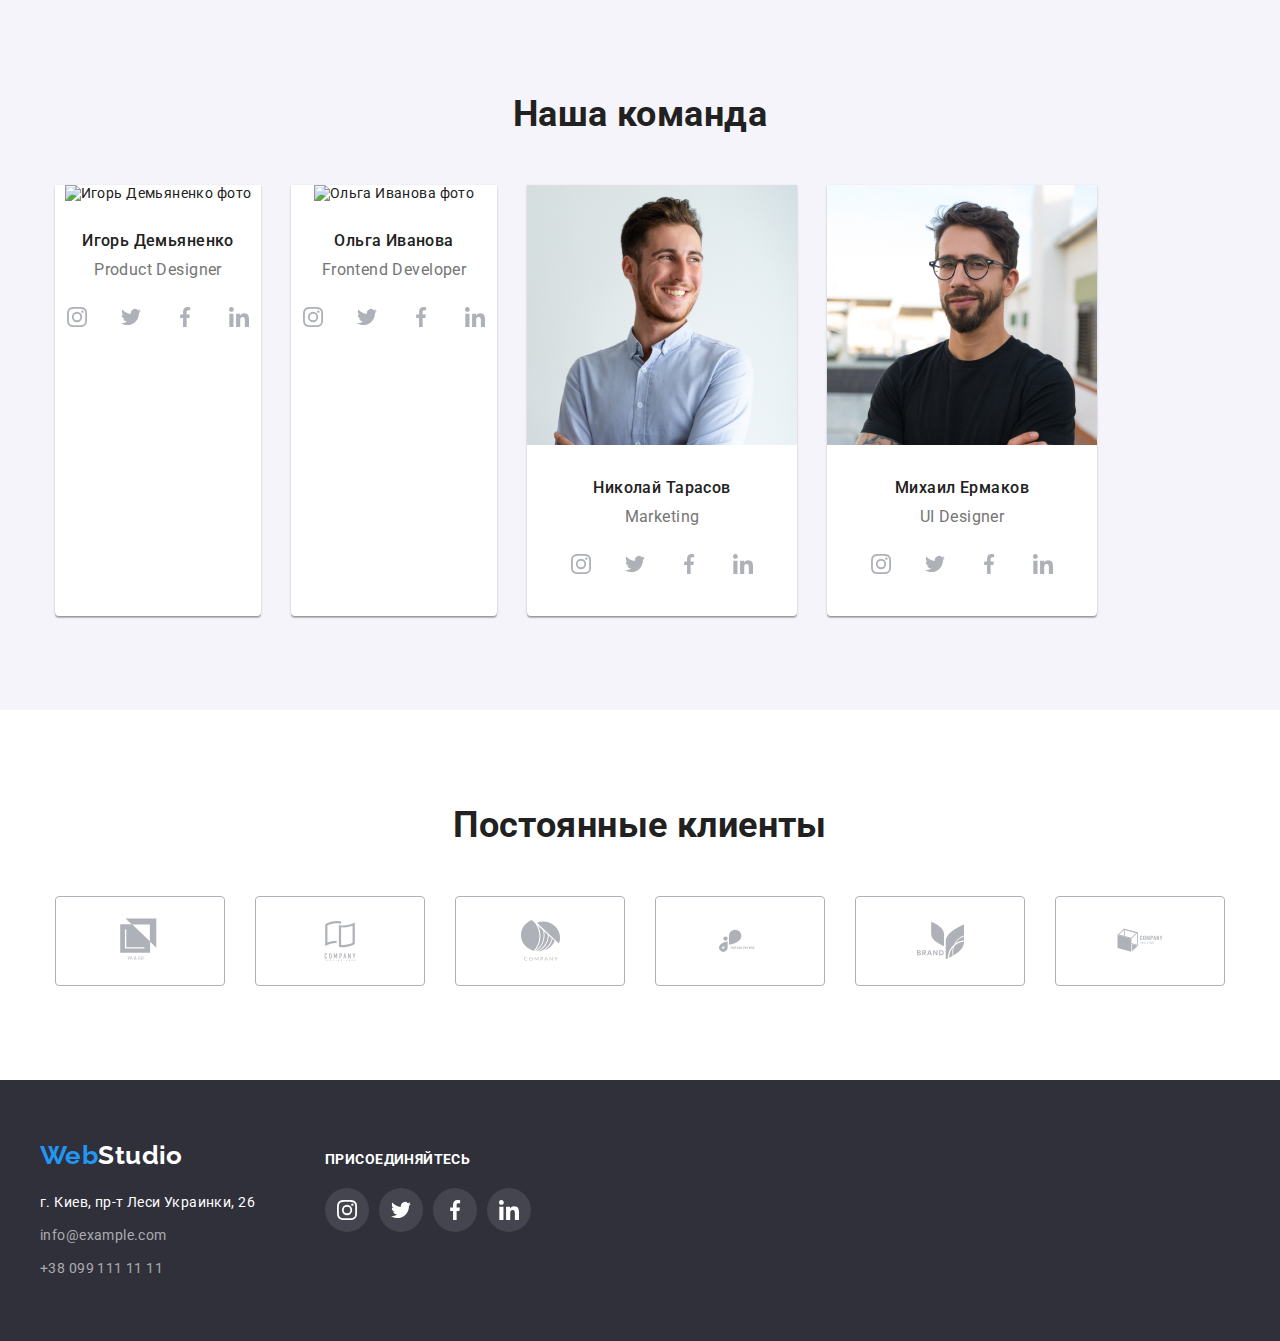
==== commit f4f9f31c: "добавляет разметку" ====
--- a/index.html
+++ b/index.html
@@ -258,11 +258,9 @@
         </section>
 
         <!-- Постоянные клиенты -->
-        <section class="clients">
+        <section class="section-clients">
             <div class="container">
                 <h2 class="title section-title">Постоянные клиенты</h2>
-                            Я усталь
-
                 <ul class="list client-list">
                     <li class="client-item">
                         <a href="" class="client-card">
@@ -314,7 +312,7 @@
 
   <!--футер-->
      <footer class="page-footer">
-         <div class="container footer-container">
+         <div class="container">
             <div class="section-address">
                 <a href="index.html" lang="en" class="logo"><span>Web</span>Studio</a>
                 <address class="address">
--- a/css/styles.css
+++ b/css/styles.css
@@ -16,6 +16,7 @@
     --secondary-background-color: #2F303A;
     --accessorial-background-color: #F5F4FA;
     --title-text-color: #ffffff;
+    --background-icon: #AFB1B8;
 }
 
 body{
@@ -43,7 +44,6 @@
 	margin-right: auto;
 	padding-left: 15px;
     padding-right: 15px;
-    /* outline: 1px solid red; */
 }
 
 .page-header .container{
@@ -99,6 +99,19 @@
 
 .auth-nav .link{
     color: var(--secondary-text-color);
+    display: flex;
+}
+
+.icon-auth-nav{
+    margin-right: 10px;
+	width: 16px;
+    height: 16px;
+    fill: currentColor;
+}
+
+.site-nav .link,
+.auth-nav .link{
+    padding: 32px 0px;
 }
 
 .link:hover,
@@ -120,24 +133,29 @@
 
 .hero{
     background-color: var(--secondary-background-color);
+    background-image: linear-gradient(rgba(47, 48, 58, 0.4), rgba(47, 48, 58, 0.4)), url(../images/hero.jpg);
+    background-repeat: no-repeat;
+    background-position: center;
+    background-size: cover;
+    text-align: center;
+    max-width: 1600px;
+    margin-left: auto;
+    margin-right: auto;
+}
+
+.hero .container{
+    padding: 200px 0px;
+}
+
+.hero-title{
     color: var(--title-text-color);
-    text-align: center;
-}
-
-.hero .container{
-    padding-top: 200px;
-    padding-bottom: 200px;
-}
-
-.hero-title{
     font-weight: 900;
     font-size: 44px;
     line-height: 1.36;
     letter-spacing: 0.06em;
     text-align: center;
     text-transform: uppercase;
-    margin: 0;
-    margin-bottom: 30px;
+    margin: 0px 0px 30px;
 }
 
 .button{
@@ -166,27 +184,44 @@
     text-align: center;
 }
 
-.is-hidden{
-    display: none;
-}
-
-.feature-title{
+.visually-hidden {
+	position: absolute;
+	width: 1px;
+	height: 1px;
+	margin: -1px;
+	border: 0;
+	padding: 0;
+	clip: rect(0 0 0 0);
+	overflow: hidden;
+}
+
+.icon-feature-list{
+    background: var(--accessorial-background-color);
+    padding-left: 100px;
+    padding-right: 100px;
+    padding-top: auto;
+    padding-bottom: auto;
+    margin-bottom: 30px;
+}
+
+.feature-title,
+.footer-title{
     font-weight: 700;
     font-size: 14px;
     line-height: 1.14;
     text-transform: uppercase;
-    margin: 0;
-    margin-bottom: 10px;
+    margin: 0px 0px 10px;
+    /* margin-bottom: 10px; */
 }
 
 .section-item{
     color: var(--secondary-text-color);
     line-height: 1.71;
+    margin: 0;
 }
 
 .feature .container{
-    padding-top: 94px;
-    padding-bottom: 94px;
+    padding: 94px 0px 94px;
 }
 
 .feature-list{
@@ -208,22 +243,22 @@
 
 .service-list{
     display: flex;
-    flex-wrap: wrap;
     margin-bottom: 94px;
 }
 
-.service .section-title,
-.team .section-title{
-    margin-top: 0;
-    margin-bottom: 50px;
+.section-title{
+    margin: 0px 0px 50px;
+}
+
+.service-item .service-img{
+    display: block;
 }
 
 /* Секция -наша команда */
 
 .team{
     background-color: var(--accessorial-background-color);
-    padding-top: 94px;
-    padding-bottom: 94px;
+    padding: 94px 0px;
 }
 
 .team-card{
@@ -231,7 +266,6 @@
     box-shadow: 0px 1px 3px rgba(0, 0, 0, 0.12), 0px 1px 1px rgba(0, 0, 0, 0.14), 0px 2px 1px rgba(0, 0, 0, 0.2);
     border-radius: 0px 0px 4px 4px;
     text-align: center;
-    padding-bottom: 30px;
 }
 
 .team-card:not(:last-child){
@@ -245,13 +279,12 @@
 
 .team-card  .subtitle{
     font-weight: 500;
-    margin-top: 0;
-    margin-bottom: 10px;
+    margin: 0px 0px 10px;
     padding-top: 30px;
 }
 
 .team .section-item{
-    margin: 0;
+    margin: 0px 0px 16px;
 }
 
 .team-card .subtitle,
@@ -261,6 +294,87 @@
     text-align: center;
 }
 
+/* Ссылки на соцсети */
+
+.social-link-list{
+    display: flex;
+    justify-content: center;
+    margin-bottom: 30px;
+
+}
+
+.link-button{
+    display: flex;
+    justify-content: center;
+    align-items: center;
+    width: 44px;
+    height: 44px;
+    padding: 12px;
+    border: transparent;
+    border-radius: 50%;
+}
+
+.footer-link-button{
+    background: rgba(255, 255, 255, 0.1);
+}
+
+.link-button:hover{
+    background-color: var(--accent-color);
+}
+
+.footer-link-button .link-icon,
+.link-button:hover .link-icon{
+    fill: var(--title-text-color);
+}
+
+.social-link-item:not(:last-child){
+    margin-right: 10px;
+}
+
+.link-icon{
+    width: 20px;
+    height: 20px;
+    fill: var(--background-icon);
+}
+
+/* Постоянные клиенты */
+
+.section-clients{
+padding: 94px 0px;   
+}
+
+.client-list{
+    display: flex;
+    justify-content: center;
+}
+
+.client-list .client-item:not(:last-child),
+.client-card:not(:last-child){
+    margin-right: 30px;
+}
+
+.client-card{
+    display: flex;
+    justify-content: center;
+    align-items: center;
+    width: 170px;
+    height: 90px;
+    border: 1px solid var(--background-icon);
+    border-radius: 4px;
+}
+
+.client-card-icon{
+    fill: var(--background-icon);
+}
+
+.client-card:hover .client-card-icon{
+    fill: var(--accent-color);
+}
+
+.client-card:hover{
+    border: 1px solid var(--accent-color);
+}
+
 /* Футер */
 
 .page-footer{
@@ -268,32 +382,48 @@
 }
 
 .page-footer .container{
-    padding-top: 60px;
-    padding-bottom: 60px;
+    display: flex;
+    padding: 60px 0px;
 }
 
 .page-footer .logo{
-    color: var(--title-text-color);
     display: inline-block;
     margin-bottom: 20px;
     padding: 0;
+    color: var(--title-text-color);
 }
 
 .page-footer .address{
-    color: var(--title-text-color);
     font-style: normal;
     line-height: 1.71;
-}
-
-.page-footer .link{
+    color: var(--title-text-color);
+}
+
+.footer-auth-nav .link{
+    display: inline-block;
+    margin-top: 9px;
     line-height: 1.71;
     color: rgba(255, 255, 255, 0.6);
-    margin-top: 9px; 
-    display: inline-block;
-}
-
-.location{
+}
+
+.location,
+.footer-links,
+.portfolio-card .text,
+.portfolio-item .link{
     margin: 0;  
+}
+
+.footer-title{
+    color: var(--title-text-color);
+    margin-bottom: 20px;
+}
+
+.section-subscription{
+    padding-top: 12px;
+}
+
+.section-address{
+    margin-right: 70px;
 }
 
 /* ПОРТФОЛИО */
@@ -302,12 +432,12 @@
 
 .filter .button{
     font-family: 'Roboto', sans-serif;
-    color: var(--primary-text-color);
-    background-color: var(--accessorial-background-color);
     font-weight: 500;
     font-size: 16px;
     line-height: 1.62;
     text-align: center;
+    color: var(--primary-text-color);
+    background-color: var(--accessorial-background-color);
     border-radius: 4px;
     border: none;
     padding: 6px 22px;
@@ -339,13 +469,16 @@
     width: calc((1170px-2*30px)/3);
 }
 
-
 .portfolio-item:nth-child(3n){
     margin-right: 0;
 }
 
 .portfolio-item:nth-last-child(-n+3){
     margin-bottom: 0;
+}
+
+.portfolio-item:hover{
+    box-shadow: 0px 1px 1px rgba(0, 0, 0, 0.12), 0px 4px 4px rgba(0, 0, 0, 0.06), 1px 4px 6px rgba(0, 0, 0, 0.16);
 }
 
 .poster{
@@ -369,8 +502,7 @@
 }
 
 .page-portfolio{
-    padding-top: 94px;
-    padding-bottom: 94px;
+    padding: 94px 0px;
     border-top: 1px solid #ECECEC;;
 }
 
@@ -391,8 +523,3 @@
     margin-top: 0;
     margin-bottom: 4px;
 }
-
-.portfolio-card .text,
-.portfolio-item .link{
-    margin: 0;
-}
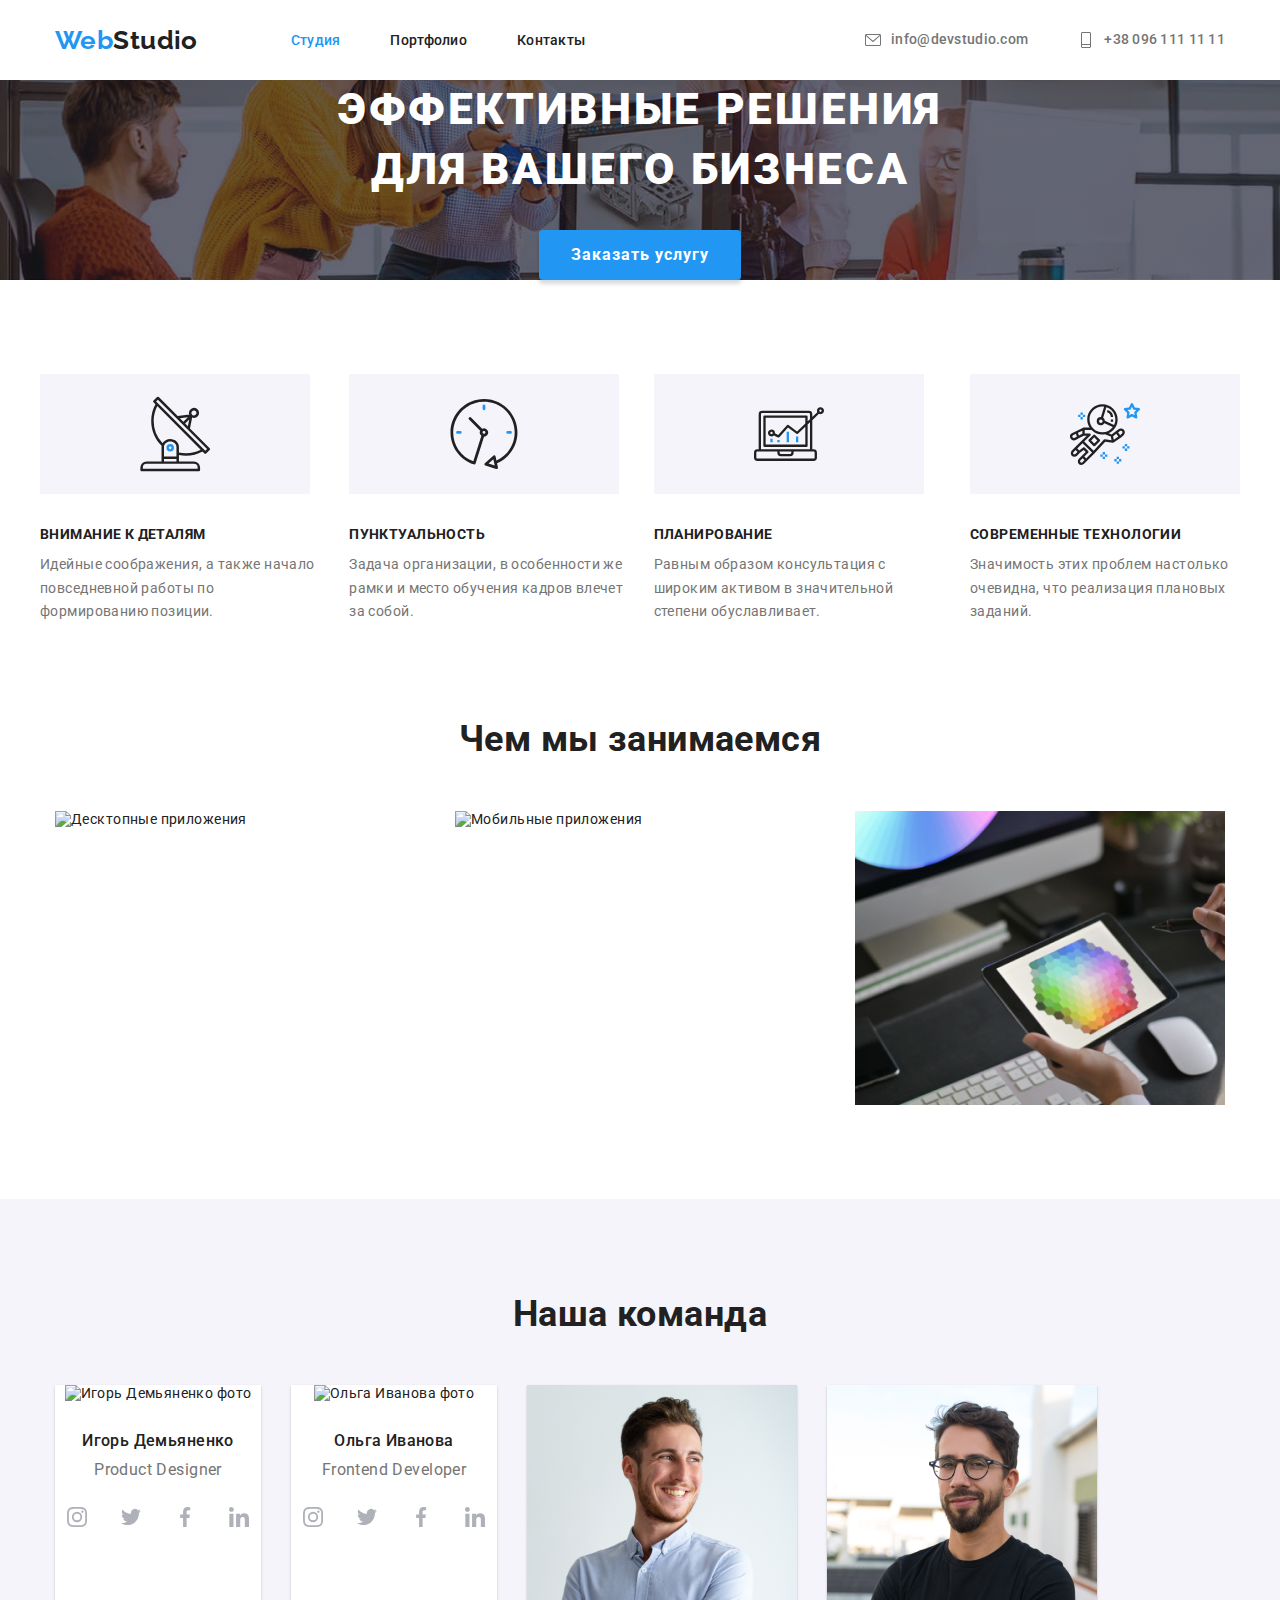
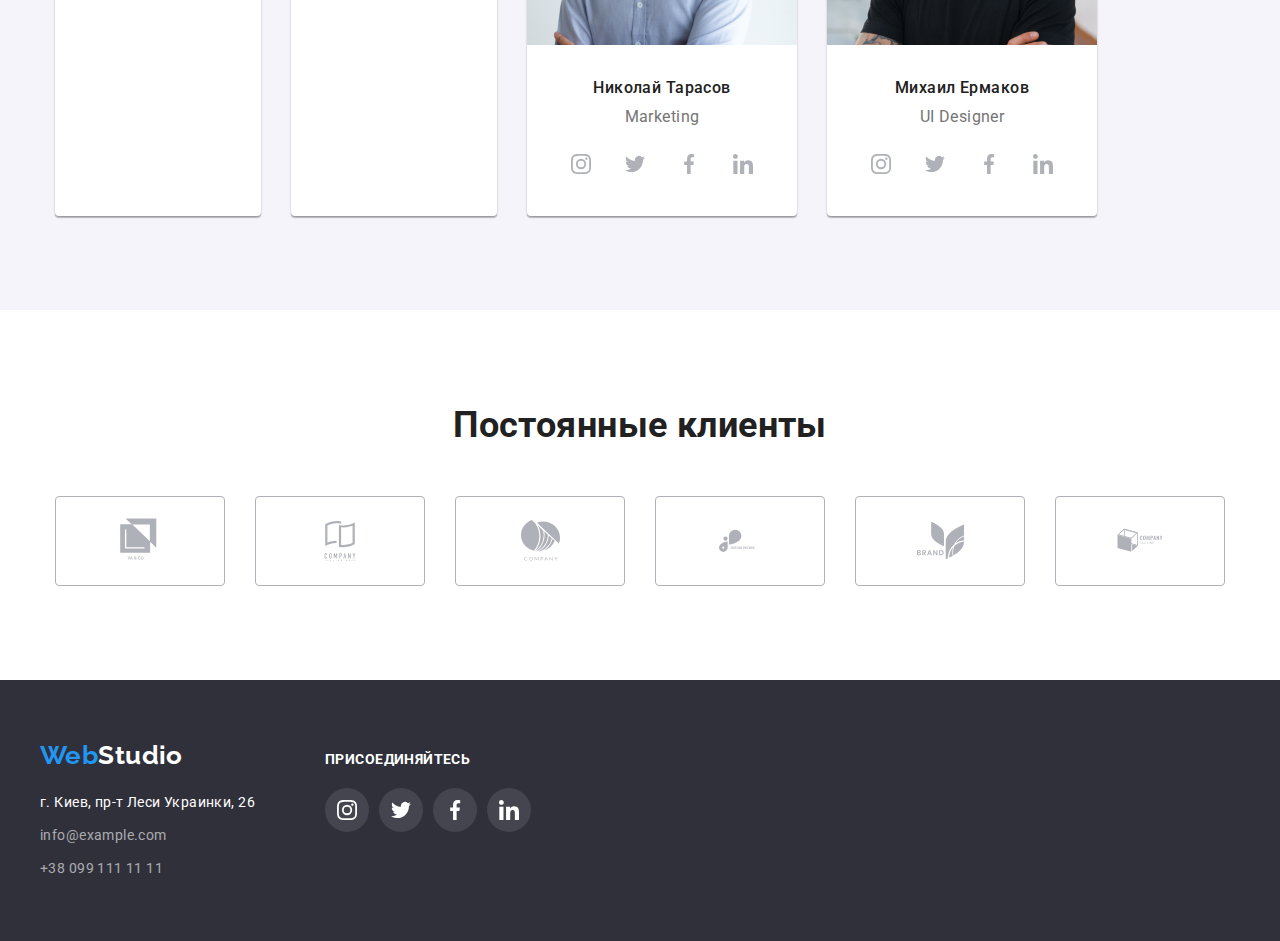
==== commit 228ead5a: "Update index.html" ====
--- a/index.html
+++ b/index.html
@@ -45,10 +45,8 @@
     <main>
         <!--Герой-->
         <section class="hero">
-            <div class="container">
                 <h1 class="hero-title">Эффективные решения <br> для вашего бизнеса</h1>
                 <button type="button" class="button">Заказать услугу</button>
-            </div>
         </section>
 
         <!--Преимущество-->
@@ -114,7 +112,7 @@
                 <h2 class="title section-title">Наша команда</h2>
                 <ul class="list team-list">
                     <li class="team-card">
-                        <img src="./images/teamcard1.jpg" alt="Игорь Демьяненко фото" width="270">
+                        <img class="team-photo" src="./images/teamcard1.jpg" alt="Игорь Демьяненко фото" width="270">
                         <h3 class="subtitle">Игорь Демьяненко</h3>
                         <p lang="en" class="text section-item career">Product Designer</p>
                         <ul class="list social-link-list">
@@ -149,7 +147,7 @@
                         </ul>
                     </li>
                     <li class="team-card">
-                        <img src="./images/teamcard2.jpg" alt="Ольга Иванова фото" width="270">
+                        <img class="team-photo" src="./images/teamcard2.jpg" alt="Ольга Иванова фото" width="270">
                         <h3 class="subtitle">Ольга Иванова</h3>
                         <p lang="en" class="text section-item career">Frontend Developer</p>
                         <ul class="list social-link-list">
@@ -184,7 +182,7 @@
                         </ul>
                     </li>
                     <li class="team-card">
-                        <img src="./images/teamcard3.jpg" alt="Николай Тарасов фото" width="270">
+                        <img class="team-photo" src="./images/teamcard3.jpg" alt="Николай Тарасов фото" width="270">
                         <h3 class="subtitle">Николай Тарасов</h3>
                         <p lang="en" class="text section-item career">Marketing</p>
                         <ul class="list social-link-list">
@@ -219,7 +217,7 @@
                         </ul>
                     </li>
                     <li class="team-card">
-                        <img src="./images/teamcard4.jpg" alt="Михаил Ермаков фото" width="270">
+                        <img class="team-photo" src="./images/teamcard4.jpg" alt="Михаил Ермаков фото" width="270">
                         <h3 class="subtitle">Михаил Ермаков</h3>
                         <p lang="en" class="text section-item career">UI Designer</p>
                         <ul class="list social-link-list">
